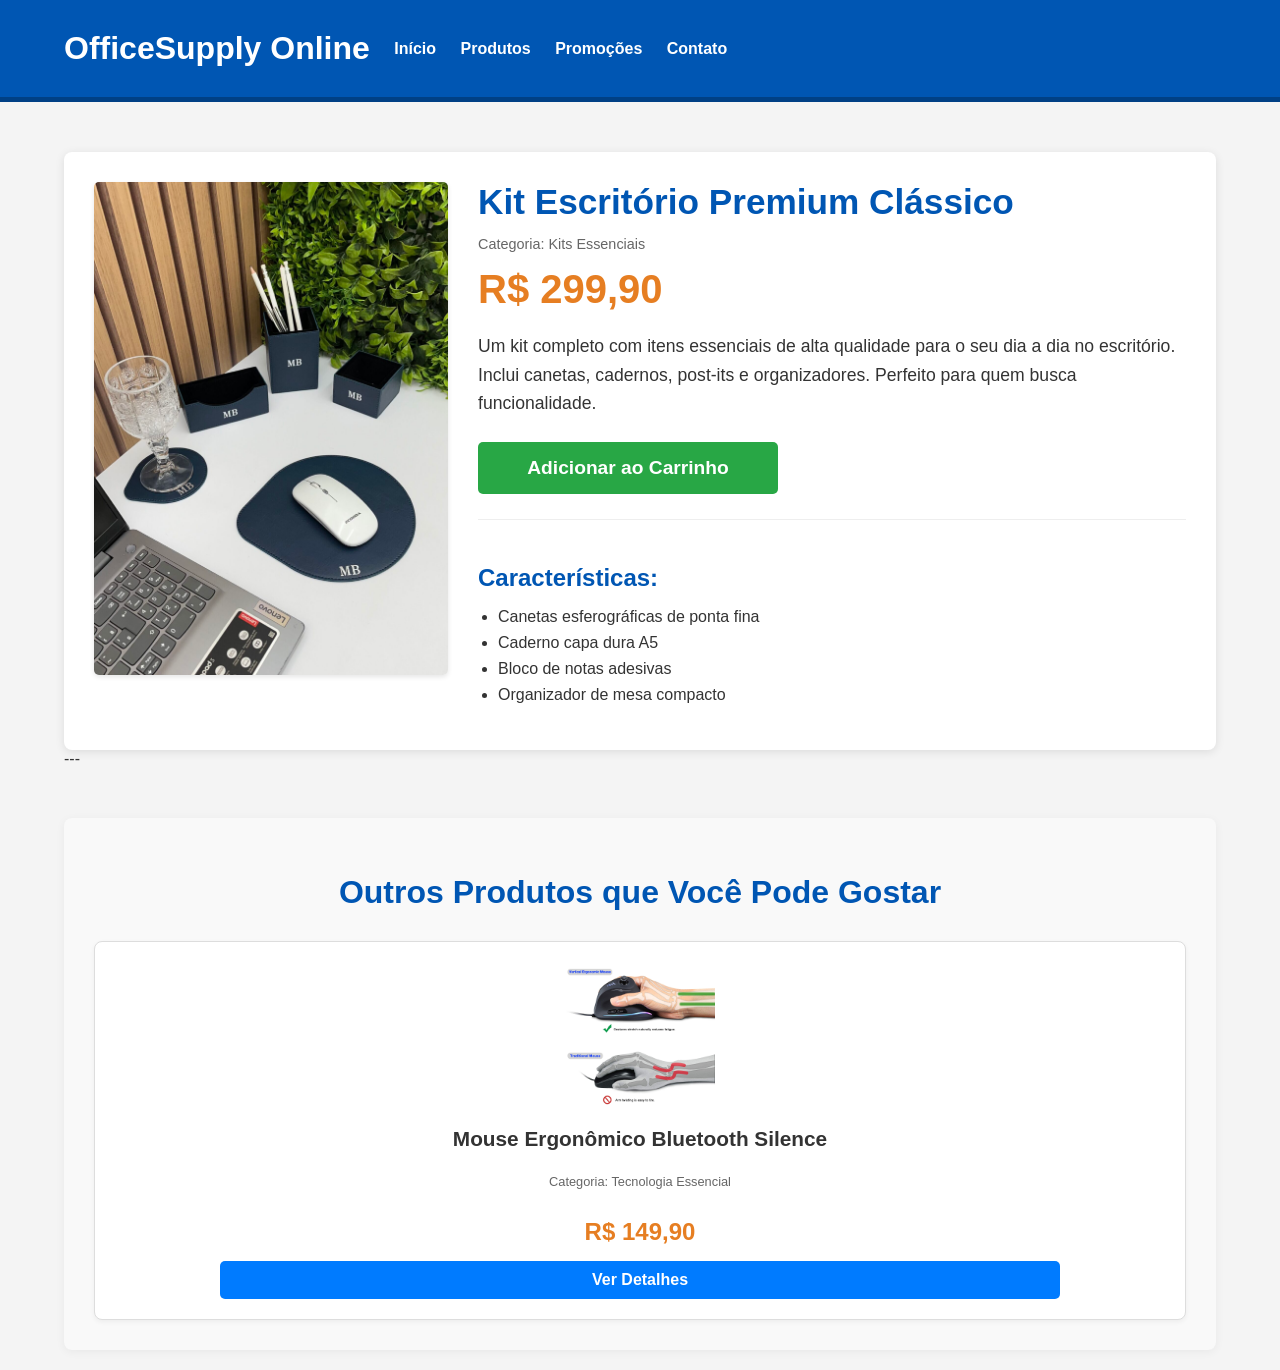
==== versao-controle/product-page-control.html @ 63d2f0fd "Teste A/B OfficeSupply: versao controle e variante B" ====
<!DOCTYPE html>
<html lang="pt-br">
<head>
    <meta charset="UTF-8">
    <meta name="viewport" content="width=device-width, initial-scale=1.0">
    <title>OfficeSupply Online - Kit Escritório Premium (Controle)</title>
    <link rel="stylesheet" href="style-control.css">
</head>
<body>
    <header>
        <div class="container">
            <h1>OfficeSupply Online</h1>
            <nav>
                <ul>
                    <li><a href="#">Início</a></li>
                    <li><a href="#">Produtos</a></li>
                    <li><a href="#">Promoções</a></li>
                    <li><a href="#">Contato</a></li>
                </ul>
            </nav>
        </div>
    </header>

    <main class="container">
        <section class="product-detail">
            <div class="product-image">
                <img src="img001.jpeg" alt="Kit Escritório Premium">
            </div>
            <div class="product-info">
                <h2 class="product-title">Kit Escritório Premium Clássico</h2>
                <p class="product-category">Categoria: Kits Essenciais</p>
                <div class="product-price">
                    <span class="current-price">R$ 299,90</span>
                </div>
                <p class="product-description">
                    Um kit completo com itens essenciais de alta qualidade para o seu dia a dia no escritório. Inclui canetas, cadernos, post-its e organizadores. Perfeito para quem busca funcionalidade.
                </p>
                <button class="add-to-cart-btn">Adicionar ao Carrinho</button>
                <div class="product-features">
                    <h3>Características:</h3>
                    <ul>
                        <li>Canetas esferográficas de ponta fina</li>
                        <li>Caderno capa dura A5</li>
                        <li>Bloco de notas adesivas</li>
                        <li>Organizador de mesa compacto</li>
                    </ul>
                </div>
            </div>
        </section>

        ---

        <section class="featured-products">
            <h2>Outros Produtos que Você Pode Gostar</h2>
            <div class="product-grid">
                <div class="product-card">
                    <img src="mouse.jpg" alt="Mouse Ergonômico Bluetooth">
                    <h3>Mouse Ergonômico Bluetooth Silence</h3>
                    <p class="card-category">Categoria: Tecnologia Essencial</p>
                    <p class="card-price">R$ 149,90</p>
                    <button class="add-to-cart-btn-small">Ver Detalhes</button>
                </div>
---- versao-controle/style-control.css ----
/* Estilos Gerais */
body {
    font-family: Arial, sans-serif;
    margin: 0;
    padding: 0;
    background-color: #f4f4f4;
    color: #333;
}

.container {
    width: 90%;
    max-width: 1200px;
    margin: 0 auto;
    padding: 20px 0;
}

/* Header */
header {
    background-color: #0056b3; /* Azul mais escuro */
    color: white;
    padding: 10px 0;
    border-bottom: 5px solid #004085;
}

header h1 {
    margin: 0;
    padding: 0;
    display: inline-block;
    vertical-align: middle;
}

header nav {
    display: inline-block;
    vertical-align: middle;
    margin-left: 20px;
}

header nav ul {
    list-style: none;
    margin: 0;
    padding: 0;
}

header nav ul li {
    display: inline;
    margin-right: 20px;
}

header nav ul li a {
    color: white;
    text-decoration: none;
    font-weight: bold;
}

/* Main Content - Detalhes do Produto Principal */
.product-detail {
    background-color: white;
    padding: 30px;
    margin-top: 30px;
    border-radius: 8px;
    box-shadow: 0 2px 10px rgba(0,0,0,0.1);
    display: flex;
    flex-wrap: wrap; /* Permite quebrar em telas menores */
    gap: 30px;
}

.product-image {
    flex: 1; /* Ocupa o espaço disponível */
    min-width: 300px; /* Garante tamanho mínimo em telas menores */
    text-align: center;
}

.product-image img {
    max-width: 100%;
    height: auto;
    border-radius: 5px;
    box-shadow: 0 2px 5px rgba(0,0,0,0.1);
}

.product-info {
    flex: 2; /* Ocupa o dobro do espaço da imagem */
    min-width: 350px; /* Garante tamanho mínimo em telas menores */
}

.product-title {
    font-size: 2.2em;
    color: #0056b3;
    margin-top: 0;
    margin-bottom: 10px;
}

.product-category {
    font-size: 0.9em;
    color: #666;
    margin-bottom: 15px;
}

.product-price .current-price {
    font-size: 2.5em;
    color: #e67e22; /* Laranja */
    font-weight: bold;
    display: block;
    margin-bottom: 20px;
}

.product-description {
    font-size: 1.1em;
    line-height: 1.6;
    margin-bottom: 25px;
}

.add-to-cart-btn {
    background-color: #28a745; /* Verde */
    color: white;
    padding: 15px 30px;
    border: none;
    border-radius: 5px;
    font-size: 1.2em;
    font-weight: bold;
    cursor: pointer;
    transition: background-color 0.3s ease;
    width: 100%; /* Ocupa largura total */
    max-width: 300px; /* Limita o tamanho em telas grandes */
    display: block; /* Garante que fique em uma nova linha */
    margin-bottom: 25px;
}

.add-to-cart-btn:hover {
    background-color: #218838;
}

.product-features {
    margin-top: 20px;
    border-top: 1px solid #eee;
    padding-top: 20px;
}

.product-features h3 {
    font-size: 1.5em;
    color: #0056b3;
    margin-bottom: 10px;
}

.product-features ul {
    list-style-type: disc;
    margin-left: 20px;
    padding-left: 0;
}

.product-features ul li {
    margin-bottom: 8px;
    font-size: 1em;
}

/* Nova Seção: Produtos em Destaque */
.featured-products {
    margin-top: 50px;
    padding: 30px;
    background-color: #f9f9f9;
    border-radius: 8px;
    box-shadow: 0 2px 10px rgba(0,0,0,0.05);
    text-align: center; /* Centraliza o título */
}

.featured-products h2 {
    font-size: 2em;
    color: #0056b3;
    margin-bottom: 30px;
}

.product-grid {
    display: grid;
    grid-template-columns: repeat(auto-fit, minmax(250px, 1fr)); /* Responsivo: 250px por coluna, auto-ajuste */
    gap: 25px;
    justify-content: center; /* Centraliza cards se houver espaço */
}

.product-card {
    background-color: white;
    border: 1px solid #ddd;
    border-radius: 8px;
    padding: 20px;
    box-shadow: 0 2px 5px rgba(0,0,0,0.05);
    text-align: center;
    display: flex;
    flex-direction: column;
    justify-content: space-between; /* Espaça os elementos */
    align-items: center;
}

.product-card img {
    max-width: 100%;
    height: 150px; /* Altura fixa para consistência */
    object-fit: contain; /* Garante que a imagem caiba sem cortar */
    margin-bottom: 15px;
}

.product-card h3 {
    font-size: 1.3em;
    color: #333;
    margin-top: 0;
    margin-bottom: 10px;
    flex-grow: 1; /* Permite que o título ocupe espaço */
}

.card-category {
    font-size: 0.8em;
    color: #666;
    margin-bottom: 5px;
}

.card-price {
    font-size: 1.5em;
    color: #e67e22;
    font-weight: bold;
    margin-bottom: 15px;
}

.add-to-cart-btn-small {
    background-color: #007bff; /* Azul para "Ver Detalhes" */
    color: white;
    padding: 10px 20px;
    border: none;
    border-radius: 5px;
    font-size: 1em;
    font-weight: bold;
    cursor: pointer;
    transition: background-color 0.3s ease;
    width: 80%; /* Ocupa 80% da largura do card */
}

.add-to-cart-btn-small:hover {
    background-color: #0056b3;
}


/* Footer */
footer {
    background-color: #333;
    color: white;
    text-align: center;
    padding: 20px 0;
    margin-top: 30px;
}

footer p {
    margin: 0;
}

/* Responsividade Básica */
@media (max-width: 768px) {
    .product-detail {
        flex-direction: column;
        padding: 20px;
    }

    .product-info {
        min-width: unset; /* Remove min-width para telas pequenas */
    }

    .add-to-cart-btn {
        max-width: none; /* Ocupa toda a largura */
    }

    .product-grid {
        grid-template-columns: 1fr; /* Uma coluna em telas pequenas */
    }
}
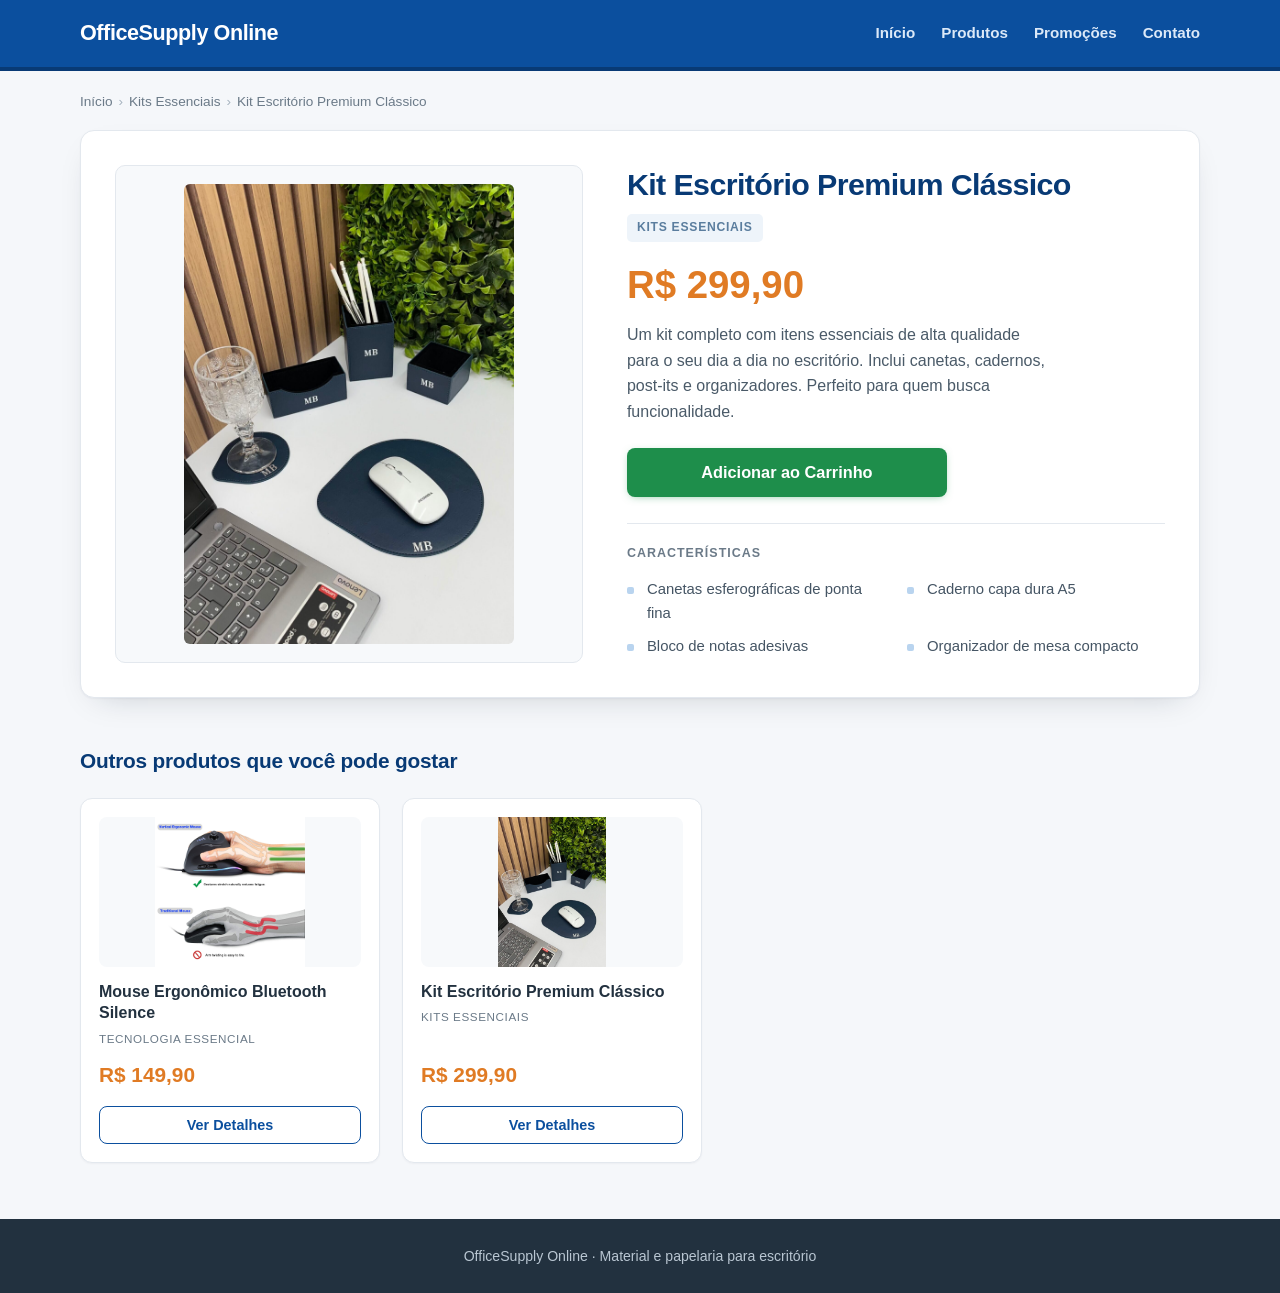
==== commit b058a8a9: "Polimento visual das duas paginas e respostas resumidas" ====
--- a/versao-controle/product-page-control.html
+++ b/versao-controle/product-page-control.html
@@ -1,62 +1,82 @@
-<!DOCTYPE html>
-<html lang="pt-br">
-<head>
-    <meta charset="UTF-8">
-    <meta name="viewport" content="width=device-width, initial-scale=1.0">
-    <title>OfficeSupply Online - Kit Escritório Premium (Controle)</title>
-    <link rel="stylesheet" href="style-control.css">
-</head>
-<body>
-    <header>
-        <div class="container">
-            <h1>OfficeSupply Online</h1>
-            <nav>
-                <ul>
-                    <li><a href="#">Início</a></li>
-                    <li><a href="#">Produtos</a></li>
-                    <li><a href="#">Promoções</a></li>
-                    <li><a href="#">Contato</a></li>
-                </ul>
-            </nav>
-        </div>
-    </header>
-
-    <main class="container">
-        <section class="product-detail">
-            <div class="product-image">
-                <img src="img001.jpeg" alt="Kit Escritório Premium">
-            </div>
-            <div class="product-info">
-                <h2 class="product-title">Kit Escritório Premium Clássico</h2>
-                <p class="product-category">Categoria: Kits Essenciais</p>
-                <div class="product-price">
-                    <span class="current-price">R$ 299,90</span>
-                </div>
-                <p class="product-description">
-                    Um kit completo com itens essenciais de alta qualidade para o seu dia a dia no escritório. Inclui canetas, cadernos, post-its e organizadores. Perfeito para quem busca funcionalidade.
-                </p>
-                <button class="add-to-cart-btn">Adicionar ao Carrinho</button>
-                <div class="product-features">
-                    <h3>Características:</h3>
-                    <ul>
-                        <li>Canetas esferográficas de ponta fina</li>
-                        <li>Caderno capa dura A5</li>
-                        <li>Bloco de notas adesivas</li>
-                        <li>Organizador de mesa compacto</li>
-                    </ul>
-                </div>
-            </div>
-        </section>
-
-        ---
-
-        <section class="featured-products">
-            <h2>Outros Produtos que Você Pode Gostar</h2>
-            <div class="product-grid">
-                <div class="product-card">
-                    <img src="mouse.jpg" alt="Mouse Ergonômico Bluetooth">
-                    <h3>Mouse Ergonômico Bluetooth Silence</h3>
-                    <p class="card-category">Categoria: Tecnologia Essencial</p>
-                    <p class="card-price">R$ 149,90</p>
-                    <button class="add-to-cart-btn-small">Ver Detalhes</button>
-                </div>+<!DOCTYPE html>
+<html lang="pt-br">
+<head>
+    <meta charset="UTF-8">
+    <meta name="viewport" content="width=device-width, initial-scale=1.0">
+    <title>OfficeSupply Online - Kit Escritório Premium (Controle)</title>
+    <link rel="stylesheet" href="style-control.css">
+</head>
+<body>
+    <header>
+        <div class="container header-inner">
+            <a class="logo" href="#">OfficeSupply Online</a>
+            <nav>
+                <ul>
+                    <li><a href="#">Início</a></li>
+                    <li><a href="#">Produtos</a></li>
+                    <li><a href="#">Promoções</a></li>
+                    <li><a href="#">Contato</a></li>
+                </ul>
+            </nav>
+        </div>
+    </header>
+
+    <div class="container breadcrumb">
+        <a href="#">Início</a><em>›</em><a href="#">Kits Essenciais</a><em>›</em>Kit Escritório Premium Clássico
+    </div>
+
+    <main class="container">
+        <section class="product-detail">
+            <div class="product-image">
+                <img src="img001.jpeg" alt="Kit Escritório Premium Clássico com canetas, caderno e organizador">
+            </div>
+            <div class="product-info">
+                <h1 class="product-title">Kit Escritório Premium Clássico</h1>
+                <p class="product-category">Kits Essenciais</p>
+                    <div class="product-price">
+                        <span class="current-price">R$ 299,90</span>
+                    </div>
+                <p class="product-description">
+                    Um kit completo com itens essenciais de alta qualidade para o seu dia a dia no
+                    escritório. Inclui canetas, cadernos, post-its e organizadores. Perfeito para quem
+                    busca funcionalidade.
+                </p>
+                <button class="add-to-cart-btn">Adicionar ao Carrinho</button>
+                <div class="product-features">
+                    <h3>Características</h3>
+                    <ul>
+                        <li>Canetas esferográficas de ponta fina</li>
+                        <li>Caderno capa dura A5</li>
+                        <li>Bloco de notas adesivas</li>
+                        <li>Organizador de mesa compacto</li>
+                    </ul>
+                </div>
+            </div>
+        </section>
+
+        <section class="featured-products">
+            <h2>Outros produtos que você pode gostar</h2>
+            <div class="product-grid">
+                <article class="product-card">
+                    <img src="mouse.jpg" alt="Mouse Ergonômico Bluetooth Silence">
+                    <h3>Mouse Ergonômico Bluetooth Silence</h3>
+                    <p class="card-category">Tecnologia Essencial</p>
+                    <p class="card-price">R$ 149,90</p>
+                    <button class="add-to-cart-btn-small">Ver Detalhes</button>
+                </article>
+                <article class="product-card">
+                    <img src="img001.jpeg" alt="Kit Escritório Premium Clássico">
+                    <h3>Kit Escritório Premium Clássico</h3>
+                    <p class="card-category">Kits Essenciais</p>
+                    <p class="card-price">R$ 299,90</p>
+                    <button class="add-to-cart-btn-small">Ver Detalhes</button>
+                </article>
+            </div>
+        </section>
+    </main>
+
+    <footer>
+        <p>OfficeSupply Online &middot; Material e papelaria para escritório</p>
+    </footer>
+</body>
+</html>
--- a/versao-controle/style-control.css
+++ b/versao-controle/style-control.css
@@ -1,268 +1,95 @@
-/* Estilos Gerais */
-body {
-    font-family: Arial, sans-serif;
-    margin: 0;
-    padding: 0;
-    background-color: #f4f4f4;
-    color: #333;
-}
-
-.container {
-    width: 90%;
-    max-width: 1200px;
-    margin: 0 auto;
-    padding: 20px 0;
-}
-
-/* Header */
-header {
-    background-color: #0056b3; /* Azul mais escuro */
-    color: white;
-    padding: 10px 0;
-    border-bottom: 5px solid #004085;
-}
-
-header h1 {
-    margin: 0;
-    padding: 0;
-    display: inline-block;
-    vertical-align: middle;
-}
-
-header nav {
-    display: inline-block;
-    vertical-align: middle;
-    margin-left: 20px;
-}
-
-header nav ul {
-    list-style: none;
-    margin: 0;
-    padding: 0;
-}
-
-header nav ul li {
-    display: inline;
-    margin-right: 20px;
-}
-
-header nav ul li a {
-    color: white;
-    text-decoration: none;
-    font-weight: bold;
-}
-
-/* Main Content - Detalhes do Produto Principal */
-.product-detail {
-    background-color: white;
-    padding: 30px;
-    margin-top: 30px;
-    border-radius: 8px;
-    box-shadow: 0 2px 10px rgba(0,0,0,0.1);
-    display: flex;
-    flex-wrap: wrap; /* Permite quebrar em telas menores */
-    gap: 30px;
-}
-
-.product-image {
-    flex: 1; /* Ocupa o espaço disponível */
-    min-width: 300px; /* Garante tamanho mínimo em telas menores */
-    text-align: center;
-}
-
-.product-image img {
-    max-width: 100%;
-    height: auto;
-    border-radius: 5px;
-    box-shadow: 0 2px 5px rgba(0,0,0,0.1);
-}
-
-.product-info {
-    flex: 2; /* Ocupa o dobro do espaço da imagem */
-    min-width: 350px; /* Garante tamanho mínimo em telas menores */
-}
-
-.product-title {
-    font-size: 2.2em;
-    color: #0056b3;
-    margin-top: 0;
-    margin-bottom: 10px;
-}
-
-.product-category {
-    font-size: 0.9em;
-    color: #666;
-    margin-bottom: 15px;
-}
-
-.product-price .current-price {
-    font-size: 2.5em;
-    color: #e67e22; /* Laranja */
-    font-weight: bold;
-    display: block;
-    margin-bottom: 20px;
-}
-
-.product-description {
-    font-size: 1.1em;
-    line-height: 1.6;
-    margin-bottom: 25px;
-}
-
-.add-to-cart-btn {
-    background-color: #28a745; /* Verde */
-    color: white;
-    padding: 15px 30px;
-    border: none;
-    border-radius: 5px;
-    font-size: 1.2em;
-    font-weight: bold;
-    cursor: pointer;
-    transition: background-color 0.3s ease;
-    width: 100%; /* Ocupa largura total */
-    max-width: 300px; /* Limita o tamanho em telas grandes */
-    display: block; /* Garante que fique em uma nova linha */
-    margin-bottom: 25px;
-}
-
-.add-to-cart-btn:hover {
-    background-color: #218838;
-}
-
-.product-features {
-    margin-top: 20px;
-    border-top: 1px solid #eee;
-    padding-top: 20px;
-}
-
-.product-features h3 {
-    font-size: 1.5em;
-    color: #0056b3;
-    margin-bottom: 10px;
-}
-
-.product-features ul {
-    list-style-type: disc;
-    margin-left: 20px;
-    padding-left: 0;
-}
-
-.product-features ul li {
-    margin-bottom: 8px;
-    font-size: 1em;
-}
-
-/* Nova Seção: Produtos em Destaque */
-.featured-products {
-    margin-top: 50px;
-    padding: 30px;
-    background-color: #f9f9f9;
-    border-radius: 8px;
-    box-shadow: 0 2px 10px rgba(0,0,0,0.05);
-    text-align: center; /* Centraliza o título */
-}
-
-.featured-products h2 {
-    font-size: 2em;
-    color: #0056b3;
-    margin-bottom: 30px;
-}
-
-.product-grid {
-    display: grid;
-    grid-template-columns: repeat(auto-fit, minmax(250px, 1fr)); /* Responsivo: 250px por coluna, auto-ajuste */
-    gap: 25px;
-    justify-content: center; /* Centraliza cards se houver espaço */
-}
-
-.product-card {
-    background-color: white;
-    border: 1px solid #ddd;
-    border-radius: 8px;
-    padding: 20px;
-    box-shadow: 0 2px 5px rgba(0,0,0,0.05);
-    text-align: center;
-    display: flex;
-    flex-direction: column;
-    justify-content: space-between; /* Espaça os elementos */
-    align-items: center;
-}
-
-.product-card img {
-    max-width: 100%;
-    height: 150px; /* Altura fixa para consistência */
-    object-fit: contain; /* Garante que a imagem caiba sem cortar */
-    margin-bottom: 15px;
-}
-
-.product-card h3 {
-    font-size: 1.3em;
-    color: #333;
-    margin-top: 0;
-    margin-bottom: 10px;
-    flex-grow: 1; /* Permite que o título ocupe espaço */
-}
-
-.card-category {
-    font-size: 0.8em;
-    color: #666;
-    margin-bottom: 5px;
-}
-
-.card-price {
-    font-size: 1.5em;
-    color: #e67e22;
-    font-weight: bold;
-    margin-bottom: 15px;
-}
-
-.add-to-cart-btn-small {
-    background-color: #007bff; /* Azul para "Ver Detalhes" */
-    color: white;
-    padding: 10px 20px;
-    border: none;
-    border-radius: 5px;
-    font-size: 1em;
-    font-weight: bold;
-    cursor: pointer;
-    transition: background-color 0.3s ease;
-    width: 80%; /* Ocupa 80% da largura do card */
-}
-
-.add-to-cart-btn-small:hover {
-    background-color: #0056b3;
-}
-
-
-/* Footer */
-footer {
-    background-color: #333;
-    color: white;
-    text-align: center;
-    padding: 20px 0;
-    margin-top: 30px;
-}
-
-footer p {
-    margin: 0;
-}
-
-/* Responsividade Básica */
-@media (max-width: 768px) {
-    .product-detail {
-        flex-direction: column;
-        padding: 20px;
-    }
-
-    .product-info {
-        min-width: unset; /* Remove min-width para telas pequenas */
-    }
-
-    .add-to-cart-btn {
-        max-width: none; /* Ocupa toda a largura */
-    }
-
-    .product-grid {
-        grid-template-columns: 1fr; /* Uma coluna em telas pequenas */
-    }
-}+*,*::before,*::after{box-sizing:border-box}
+:root{
+  --azul:#0b4f9e;--azul-esc:#083a75;--laranja:#e07b24;--texto:#2b3743;
+  --cinza:#6b7a88;--borda:#e3e8ee;
+}
+body{
+  margin:0;font-family:-apple-system,BlinkMacSystemFont,"Segoe UI",Roboto,Arial,sans-serif;
+  color:var(--texto);background:#f5f7fa;line-height:1.6;-webkit-font-smoothing:antialiased;
+}
+img{max-width:100%;display:block}
+.container{width:min(1120px,92%);margin:0 auto}
+
+/* Header */
+header{background:var(--azul);border-bottom:4px solid var(--azul-esc)}
+.header-inner{display:flex;align-items:center;justify-content:space-between;
+  flex-wrap:wrap;gap:12px;padding:16px 0}
+header .logo{margin:0;font-size:1.35rem;letter-spacing:-.02em;color:#fff;font-weight:800;text-decoration:none}
+header nav ul{list-style:none;margin:0;padding:0;display:flex;gap:26px;flex-wrap:wrap}
+header nav a{color:#dce9f8;text-decoration:none;font-size:.95rem;font-weight:600;
+  padding-bottom:2px;border-bottom:2px solid transparent;transition:.2s}
+header nav a:hover{color:#fff;border-bottom-color:#8fc4f5}
+
+/* Breadcrumb */
+.breadcrumb{font-size:.85rem;color:var(--cinza);padding:20px 0 0}
+.breadcrumb a{color:var(--cinza);text-decoration:none}
+.breadcrumb a:hover{color:var(--azul);text-decoration:underline}
+.breadcrumb em{font-style:normal;color:#a5b2be;margin:0 6px}
+
+/* Produto */
+.product-detail{display:grid;grid-template-columns:1fr 1.15fr;gap:44px;background:#fff;
+  border:1px solid var(--borda);border-radius:14px;padding:34px;margin:18px 0 0;
+  box-shadow:0 1px 2px rgba(16,32,48,.04),0 12px 32px -18px rgba(16,32,48,.25)}
+.product-image{background:#f7f9fb;border:1px solid var(--borda);border-radius:10px;
+  padding:18px;display:flex;align-items:center;justify-content:center}
+.product-image img{border-radius:6px;max-height:460px;width:auto;object-fit:contain}
+.product-info{min-width:0}
+.product-title{font-size:1.9rem;line-height:1.25;color:var(--azul-esc);margin:0 0 10px;
+  letter-spacing:-.02em}
+.product-category{display:inline-block;font-size:.76rem;font-weight:700;text-transform:uppercase;
+  letter-spacing:.06em;color:#5a7d9e;background:#eef4fa;border-radius:5px;
+  padding:4px 10px;margin:0 0 16px}
+.product-price{margin:6px 0 4px}
+.product-price .current-price{font-size:2.4rem;font-weight:800;color:var(--laranja);
+  line-height:1.1;display:inline-block}
+.product-description{font-size:1rem;color:#4a5a68;margin:16px 0 24px;max-width:48ch}
+.add-to-cart-btn{background:#1e8e4b;color:#fff;border:0;border-radius:8px;padding:15px 34px;
+  font-size:1.02rem;font-weight:700;font-family:inherit;cursor:pointer;width:100%;max-width:320px;
+  box-shadow:0 2px 10px -4px rgba(30,142,75,.7);transition:background .2s,transform .12s}
+.add-to-cart-btn:hover{background:#17743d}
+.add-to-cart-btn:active{transform:translateY(1px)}
+.product-features{margin-top:26px;border-top:1px solid var(--borda);padding-top:20px}
+.product-features h3{font-size:.78rem;text-transform:uppercase;letter-spacing:.08em;
+  color:var(--cinza);margin:0 0 14px;font-weight:700}
+.product-features ul{list-style:none;margin:0;padding:0;display:grid;
+  grid-template-columns:1fr 1fr;gap:9px 22px}
+.product-features li{position:relative;padding-left:20px;font-size:.93rem;color:#455564}
+.product-features li::before{content:"";position:absolute;left:0;top:.58em;width:7px;height:7px;
+  border-radius:2px;background:#b9d4ef}
+
+/* Destaques */
+.featured-products{margin:46px 0 56px}
+.featured-products h2{font-size:1.3rem;color:var(--azul-esc);margin:0 0 20px;
+  letter-spacing:-.01em}
+.product-grid{display:grid;grid-template-columns:repeat(auto-fill,minmax(240px,300px));gap:22px}
+.product-card{background:#fff;border:1px solid var(--borda);border-radius:12px;padding:18px;
+  display:flex;flex-direction:column;transition:.18s;box-shadow:0 1px 2px rgba(16,32,48,.04)}
+.product-card:hover{box-shadow:0 10px 26px -16px rgba(16,32,48,.45);
+  border-color:#cfdceb;transform:translateY(-2px)}
+.product-card img{height:150px;width:100%;object-fit:contain;margin-bottom:14px;
+  background:#f7f9fb;border-radius:8px}
+.product-card h3{font-size:1rem;margin:0 0 6px;color:#22313f;line-height:1.35}
+.card-category{font-size:.73rem;text-transform:uppercase;letter-spacing:.05em;
+  color:var(--cinza);margin:0 0 10px}
+.card-price{font-size:1.3rem;font-weight:800;color:var(--laranja);margin:auto 0 14px}
+.add-to-cart-btn-small{background:#fff;color:var(--azul);border:1.5px solid var(--azul);
+  border-radius:8px;padding:10px 16px;font-size:.9rem;font-weight:700;font-family:inherit;
+  cursor:pointer;width:100%;transition:.18s}
+.add-to-cart-btn-small:hover{background:var(--azul);color:#fff}
+
+/* Footer */
+footer{background:#22313f;color:#b9c6d2;text-align:center;padding:26px 0;font-size:.88rem}
+footer p{margin:0}
+
+/* Responsivo */
+@media (max-width:820px){
+  .product-detail{grid-template-columns:1fr;gap:26px;padding:22px}
+  .product-image img{max-height:340px}
+  .product-title{font-size:1.5rem}
+  .product-price .current-price{font-size:2rem}
+  .add-to-cart-btn{max-width:none}
+  .product-features ul{grid-template-columns:1fr}
+  header .logo{font-size:1.15rem}
+  header nav ul{gap:16px}
+  .featured-products{margin-top:34px}
+}
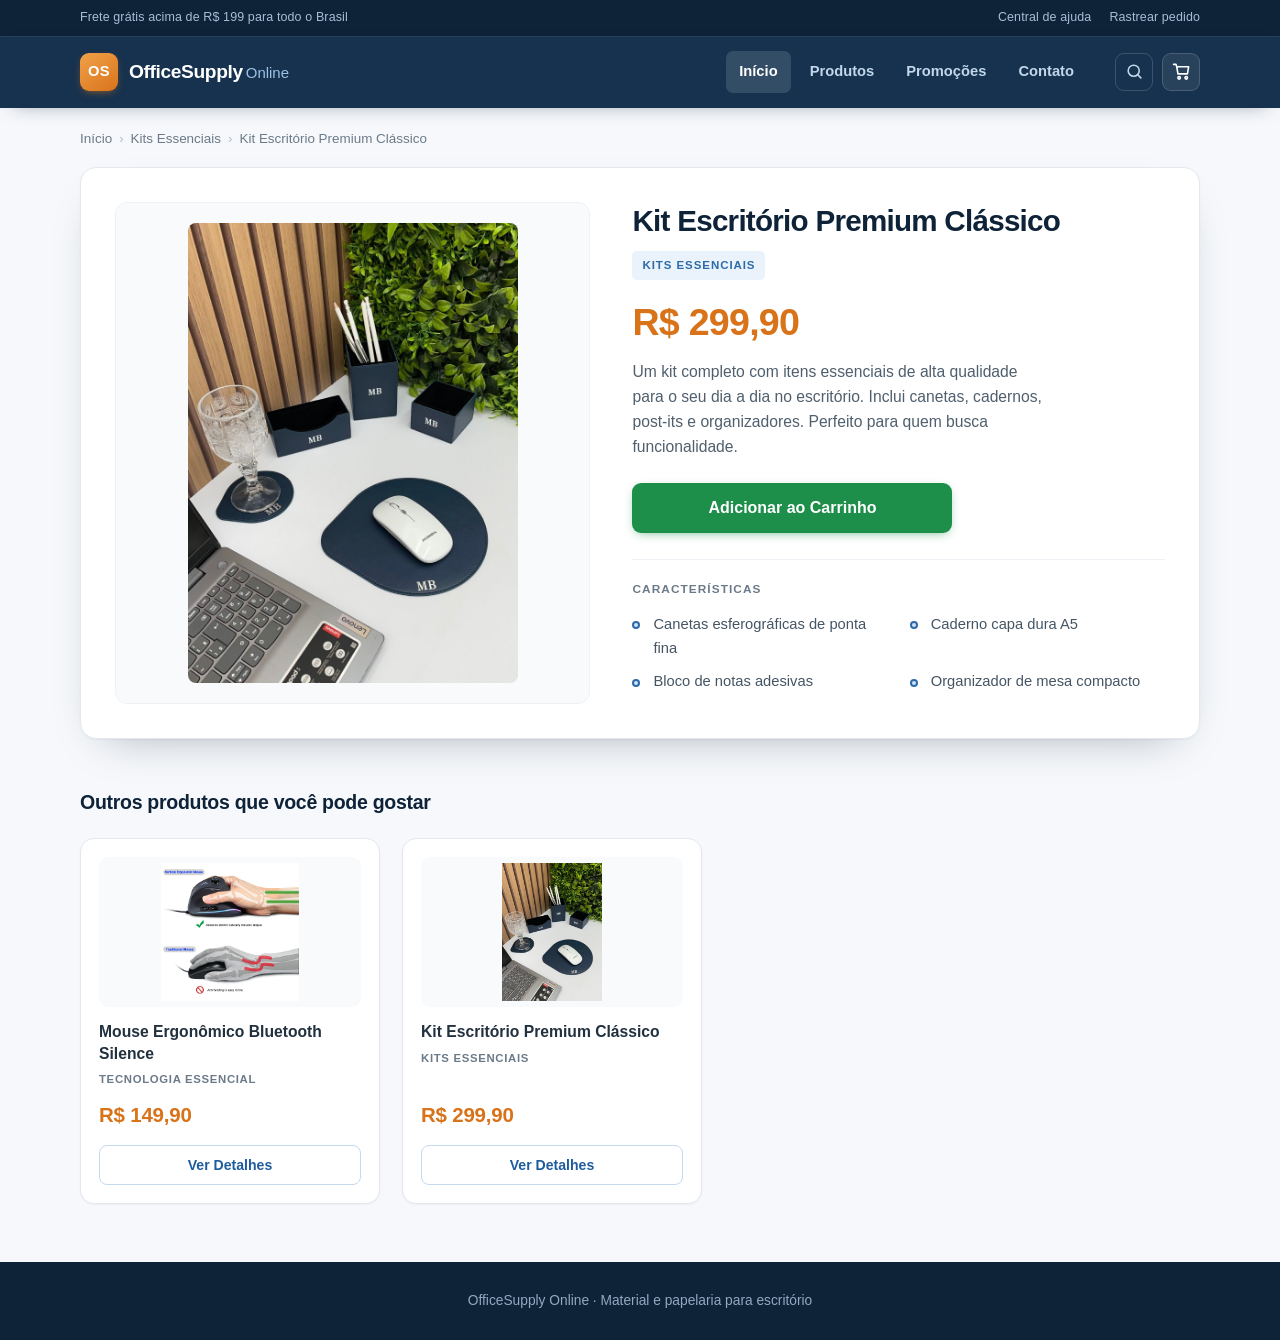
==== commit 8de4b8c7: "Cabecalho repaginado (faixa superior, logo com marca, busca e carrinho) nas duas versoes" ====
--- a/versao-controle/product-page-control.html
+++ b/versao-controle/product-page-control.html
@@ -7,17 +7,40 @@
     <link rel="stylesheet" href="style-control.css">
 </head>
 <body>
+    <div class="topbar">
+        <div class="container topbar-inner">
+            <span>Frete grátis acima de R$ 199 para todo o Brasil</span>
+            <span class="topbar-links"><a href="#">Central de ajuda</a><a href="#">Rastrear pedido</a></span>
+        </div>
+    </div>
+
     <header>
         <div class="container header-inner">
-            <a class="logo" href="#">OfficeSupply Online</a>
+            <a class="logo" href="#">
+                <span class="logo-mark">OS</span>
+                <span class="logo-text">OfficeSupply<em>Online</em></span>
+            </a>
             <nav>
                 <ul>
-                    <li><a href="#">Início</a></li>
+                    <li><a class="ativo" href="#">Início</a></li>
                     <li><a href="#">Produtos</a></li>
                     <li><a href="#">Promoções</a></li>
                     <li><a href="#">Contato</a></li>
                 </ul>
             </nav>
+            <div class="header-acoes">
+                <a class="icone" href="#" aria-label="Buscar">
+                    <svg width="19" height="19" viewBox="0 0 24 24" fill="none" stroke="currentColor"
+                         stroke-width="2" stroke-linecap="round"><circle cx="11" cy="11" r="7"/>
+                         <path d="M20 20l-4.2-4.2"/></svg>
+                </a>
+                <a class="icone carrinho" href="#" aria-label="Carrinho">
+                    <svg width="19" height="19" viewBox="0 0 24 24" fill="none" stroke="currentColor"
+                         stroke-width="2" stroke-linecap="round" stroke-linejoin="round">
+                         <path d="M6 6h15l-1.5 9h-12z"/><circle cx="9" cy="20" r="1.6"/>
+                         <circle cx="18" cy="20" r="1.6"/><path d="M6 6L5 3H2"/></svg>
+                </a>
+            </div>
         </div>
     </header>
 
--- a/versao-controle/style-control.css
+++ b/versao-controle/style-control.css
@@ -1,95 +1,122 @@
 *,*::before,*::after{box-sizing:border-box}
 :root{
-  --azul:#0b4f9e;--azul-esc:#083a75;--laranja:#e07b24;--texto:#2b3743;
-  --cinza:#6b7a88;--borda:#e3e8ee;
+  --navy:#16324f;--navy-esc:#0e2338;--azul:#1f5c9e;--laranja:#d9731a;
+  --texto:#2b3743;--cinza:#6b7a88;--borda:#e3e8ee;--fundo:#f6f8fb;
 }
 body{
   margin:0;font-family:-apple-system,BlinkMacSystemFont,"Segoe UI",Roboto,Arial,sans-serif;
-  color:var(--texto);background:#f5f7fa;line-height:1.6;-webkit-font-smoothing:antialiased;
+  color:var(--texto);background:var(--fundo);line-height:1.6;-webkit-font-smoothing:antialiased;
 }
 img{max-width:100%;display:block}
+a{color:inherit}
 .container{width:min(1120px,92%);margin:0 auto}
 
+/* Faixa superior */
+.topbar{background:var(--navy-esc);color:#a8bed6;font-size:.78rem}
+.topbar-inner{display:flex;justify-content:space-between;align-items:center;
+  flex-wrap:wrap;gap:8px;padding:8px 0;letter-spacing:.01em}
+.topbar-links{display:flex;gap:18px}
+.topbar-links a{text-decoration:none;transition:.15s}
+.topbar-links a:hover{color:#fff}
+
 /* Header */
-header{background:var(--azul);border-bottom:4px solid var(--azul-esc)}
-.header-inner{display:flex;align-items:center;justify-content:space-between;
-  flex-wrap:wrap;gap:12px;padding:16px 0}
-header .logo{margin:0;font-size:1.35rem;letter-spacing:-.02em;color:#fff;font-weight:800;text-decoration:none}
-header nav ul{list-style:none;margin:0;padding:0;display:flex;gap:26px;flex-wrap:wrap}
-header nav a{color:#dce9f8;text-decoration:none;font-size:.95rem;font-weight:600;
-  padding-bottom:2px;border-bottom:2px solid transparent;transition:.2s}
-header nav a:hover{color:#fff;border-bottom-color:#8fc4f5}
+header{background:var(--navy);box-shadow:0 1px 0 rgba(255,255,255,.08) inset,
+  0 6px 22px -14px rgba(14,35,56,.7);position:relative;z-index:5}
+.header-inner{display:flex;align-items:center;gap:28px;flex-wrap:wrap;padding:15px 0}
+.logo{display:flex;align-items:center;gap:11px;text-decoration:none;margin-right:auto}
+.logo-mark{display:grid;place-items:center;width:38px;height:38px;border-radius:9px;
+  background:linear-gradient(145deg,#f0a24a,#d9731a);color:#fff;font-weight:800;
+  font-size:.92rem;letter-spacing:.02em;box-shadow:0 3px 10px -4px rgba(217,115,26,.9)}
+.logo-text{color:#fff;font-size:1.2rem;font-weight:800;letter-spacing:-.02em;line-height:1}
+.logo-text em{font-style:normal;font-weight:400;color:#9dc0e4;font-size:.78em;
+  margin-left:3px;letter-spacing:0}
+header nav ul{list-style:none;margin:0;padding:0;display:flex;gap:6px;flex-wrap:wrap}
+header nav a{color:#c3d7ea;text-decoration:none;font-size:.92rem;font-weight:600;
+  padding:9px 13px;border-radius:7px;display:block;transition:.16s}
+header nav a:hover{color:#fff;background:rgba(255,255,255,.09)}
+header nav a.ativo{color:#fff;background:rgba(255,255,255,.13)}
+.header-acoes{display:flex;gap:9px;align-items:center}
+.icone{display:grid;place-items:center;width:38px;height:38px;border-radius:9px;color:#c3d7ea;
+  text-decoration:none;border:1px solid rgba(255,255,255,.16);transition:.16s}
+.icone:hover{color:#fff;background:rgba(255,255,255,.12);border-color:rgba(255,255,255,.3)}
+.icone.carrinho{color:#fff;background:rgba(255,255,255,.08)}
 
 /* Breadcrumb */
-.breadcrumb{font-size:.85rem;color:var(--cinza);padding:20px 0 0}
-.breadcrumb a{color:var(--cinza);text-decoration:none}
+.breadcrumb{font-size:.84rem;color:var(--cinza);padding:20px 0 0}
+.breadcrumb a{text-decoration:none;transition:.15s}
 .breadcrumb a:hover{color:var(--azul);text-decoration:underline}
-.breadcrumb em{font-style:normal;color:#a5b2be;margin:0 6px}
+.breadcrumb em{font-style:normal;color:#b3bfca;margin:0 7px}
 
 /* Produto */
-.product-detail{display:grid;grid-template-columns:1fr 1.15fr;gap:44px;background:#fff;
-  border:1px solid var(--borda);border-radius:14px;padding:34px;margin:18px 0 0;
-  box-shadow:0 1px 2px rgba(16,32,48,.04),0 12px 32px -18px rgba(16,32,48,.25)}
-.product-image{background:#f7f9fb;border:1px solid var(--borda);border-radius:10px;
-  padding:18px;display:flex;align-items:center;justify-content:center}
-.product-image img{border-radius:6px;max-height:460px;width:auto;object-fit:contain}
+.product-detail{display:grid;grid-template-columns:1fr 1.12fr;gap:42px;background:#fff;
+  border:1px solid var(--borda);border-radius:16px;padding:34px;margin:18px 0 0;
+  box-shadow:0 1px 2px rgba(16,32,48,.04),0 18px 44px -26px rgba(16,32,48,.4)}
+.product-image{background:#f8fafc;border:1px solid #eef2f7;border-radius:12px;padding:20px;
+  display:flex;align-items:center;justify-content:center}
+.product-image img{border-radius:8px;max-height:460px;width:auto;object-fit:contain}
 .product-info{min-width:0}
-.product-title{font-size:1.9rem;line-height:1.25;color:var(--azul-esc);margin:0 0 10px;
-  letter-spacing:-.02em}
-.product-category{display:inline-block;font-size:.76rem;font-weight:700;text-transform:uppercase;
-  letter-spacing:.06em;color:#5a7d9e;background:#eef4fa;border-radius:5px;
-  padding:4px 10px;margin:0 0 16px}
+.product-title{font-size:1.85rem;line-height:1.26;color:var(--navy-esc);margin:0 0 12px;
+  letter-spacing:-.025em;font-weight:800}
+.product-category{display:inline-block;font-size:.72rem;font-weight:800;text-transform:uppercase;
+  letter-spacing:.08em;color:#2c6ba8;background:#eaf2fb;border-radius:5px;
+  padding:5px 10px;margin:0 0 16px}
 .product-price{margin:6px 0 4px}
-.product-price .current-price{font-size:2.4rem;font-weight:800;color:var(--laranja);
-  line-height:1.1;display:inline-block}
-.product-description{font-size:1rem;color:#4a5a68;margin:16px 0 24px;max-width:48ch}
-.add-to-cart-btn{background:#1e8e4b;color:#fff;border:0;border-radius:8px;padding:15px 34px;
-  font-size:1.02rem;font-weight:700;font-family:inherit;cursor:pointer;width:100%;max-width:320px;
-  box-shadow:0 2px 10px -4px rgba(30,142,75,.7);transition:background .2s,transform .12s}
+.product-price .current-price{font-size:2.35rem;font-weight:800;color:var(--laranja);
+  line-height:1.1;display:inline-block;letter-spacing:-.02em}
+.product-description{font-size:.98rem;color:#4f5f6d;margin:16px 0 24px;max-width:48ch}
+.add-to-cart-btn{background:#1e8e4b;color:#fff;border:0;border-radius:9px;padding:16px 34px;
+  font-size:1rem;font-weight:700;font-family:inherit;cursor:pointer;width:100%;max-width:320px;
+  box-shadow:0 3px 12px -5px rgba(30,142,75,.85);transition:background .2s,transform .12s}
 .add-to-cart-btn:hover{background:#17743d}
 .add-to-cart-btn:active{transform:translateY(1px)}
-.product-features{margin-top:26px;border-top:1px solid var(--borda);padding-top:20px}
-.product-features h3{font-size:.78rem;text-transform:uppercase;letter-spacing:.08em;
-  color:var(--cinza);margin:0 0 14px;font-weight:700}
+.product-features{margin-top:26px;border-top:1px solid #eef2f7;padding-top:20px}
+.product-features h3{font-size:.74rem;text-transform:uppercase;letter-spacing:.09em;
+  color:var(--cinza);margin:0 0 14px;font-weight:800}
 .product-features ul{list-style:none;margin:0;padding:0;display:grid;
-  grid-template-columns:1fr 1fr;gap:9px 22px}
-.product-features li{position:relative;padding-left:20px;font-size:.93rem;color:#455564}
-.product-features li::before{content:"";position:absolute;left:0;top:.58em;width:7px;height:7px;
-  border-radius:2px;background:#b9d4ef}
+  grid-template-columns:1fr 1fr;gap:10px 22px}
+.product-features li{position:relative;padding-left:21px;font-size:.92rem;color:#455564}
+.product-features li::before{content:"";position:absolute;left:0;top:.55em;width:8px;height:8px;
+  border-radius:50%;background:#cfe3f8;border:2px solid #2c6ba8}
 
 /* Destaques */
-.featured-products{margin:46px 0 56px}
-.featured-products h2{font-size:1.3rem;color:var(--azul-esc);margin:0 0 20px;
+.featured-products{margin:48px 0 58px}
+.featured-products h2{font-size:1.22rem;color:var(--navy-esc);margin:0 0 20px;
+  letter-spacing:-.015em;font-weight:800}
+.product-grid{display:grid;grid-template-columns:repeat(auto-fill,minmax(240px,300px));gap:22px}
+.product-card{background:#fff;border:1px solid var(--borda);border-radius:14px;padding:18px;
+  display:flex;flex-direction:column;transition:.18s;box-shadow:0 1px 2px rgba(16,32,48,.04)}
+.product-card:hover{box-shadow:0 14px 30px -18px rgba(16,32,48,.5);
+  border-color:#cfdceb;transform:translateY(-3px)}
+.product-card img{height:150px;width:100%;object-fit:contain;margin-bottom:14px;
+  background:#f8fafc;border-radius:9px;padding:6px}
+.product-card h3{font-size:.98rem;margin:0 0 6px;color:#22313f;line-height:1.38;font-weight:700}
+.card-category{font-size:.71rem;text-transform:uppercase;letter-spacing:.06em;
+  color:var(--cinza);margin:0 0 10px;font-weight:700}
+.card-price{font-size:1.28rem;font-weight:800;color:var(--laranja);margin:auto 0 14px;
   letter-spacing:-.01em}
-.product-grid{display:grid;grid-template-columns:repeat(auto-fill,minmax(240px,300px));gap:22px}
-.product-card{background:#fff;border:1px solid var(--borda);border-radius:12px;padding:18px;
-  display:flex;flex-direction:column;transition:.18s;box-shadow:0 1px 2px rgba(16,32,48,.04)}
-.product-card:hover{box-shadow:0 10px 26px -16px rgba(16,32,48,.45);
-  border-color:#cfdceb;transform:translateY(-2px)}
-.product-card img{height:150px;width:100%;object-fit:contain;margin-bottom:14px;
-  background:#f7f9fb;border-radius:8px}
-.product-card h3{font-size:1rem;margin:0 0 6px;color:#22313f;line-height:1.35}
-.card-category{font-size:.73rem;text-transform:uppercase;letter-spacing:.05em;
-  color:var(--cinza);margin:0 0 10px}
-.card-price{font-size:1.3rem;font-weight:800;color:var(--laranja);margin:auto 0 14px}
-.add-to-cart-btn-small{background:#fff;color:var(--azul);border:1.5px solid var(--azul);
-  border-radius:8px;padding:10px 16px;font-size:.9rem;font-weight:700;font-family:inherit;
+.add-to-cart-btn-small{background:#fff;color:var(--azul);border:1.5px solid #c6d9ee;
+  border-radius:8px;padding:11px 16px;font-size:.88rem;font-weight:700;font-family:inherit;
   cursor:pointer;width:100%;transition:.18s}
-.add-to-cart-btn-small:hover{background:var(--azul);color:#fff}
+.add-to-cart-btn-small:hover{background:var(--azul);border-color:var(--azul);color:#fff}
 
 /* Footer */
-footer{background:#22313f;color:#b9c6d2;text-align:center;padding:26px 0;font-size:.88rem}
+footer{background:var(--navy-esc);color:#93a9c0;text-align:center;padding:28px 0;font-size:.86rem}
 footer p{margin:0}
 
 /* Responsivo */
-@media (max-width:820px){
-  .product-detail{grid-template-columns:1fr;gap:26px;padding:22px}
-  .product-image img{max-height:340px}
-  .product-title{font-size:1.5rem}
+@media (max-width:860px){
+  .topbar-links{display:none}
+  .header-inner{gap:14px;padding:12px 0}
+  .logo-mark{width:34px;height:34px;font-size:.85rem}
+  .logo-text{font-size:1.05rem}
+  header nav{order:3;width:100%}
+  header nav ul{gap:4px;flex-wrap:wrap}
+  header nav a{padding:7px 10px;font-size:.86rem}
+  .product-detail{grid-template-columns:1fr;gap:26px;padding:20px}
+  .product-image img{max-height:330px}
+  .product-title{font-size:1.45rem}
   .product-price .current-price{font-size:2rem}
   .add-to-cart-btn{max-width:none}
   .product-features ul{grid-template-columns:1fr}
-  header .logo{font-size:1.15rem}
-  header nav ul{gap:16px}
   .featured-products{margin-top:34px}
 }
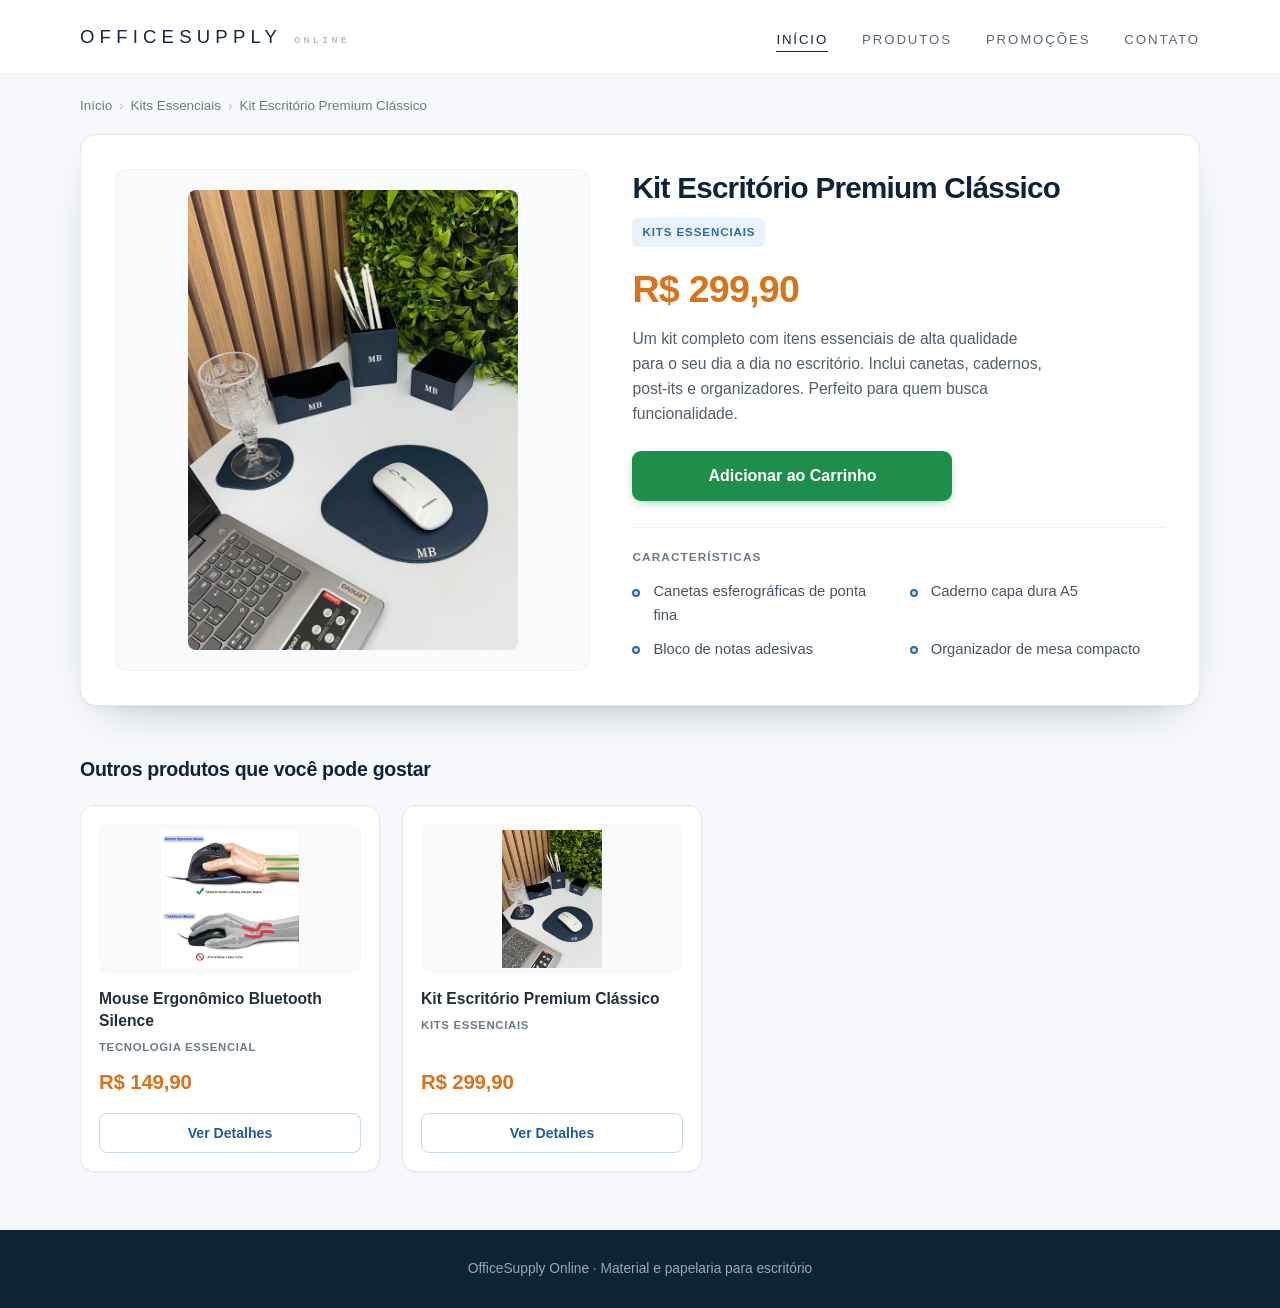
==== commit c5b4b405: "Cabecalho minimalista: tipografia fina, sem icones" ====
--- a/versao-controle/product-page-control.html
+++ b/versao-controle/product-page-control.html
@@ -7,18 +7,11 @@
     <link rel="stylesheet" href="style-control.css">
 </head>
 <body>
-    <div class="topbar">
-        <div class="container topbar-inner">
-            <span>Frete grátis acima de R$ 199 para todo o Brasil</span>
-            <span class="topbar-links"><a href="#">Central de ajuda</a><a href="#">Rastrear pedido</a></span>
-        </div>
-    </div>
-
     <header>
         <div class="container header-inner">
             <a class="logo" href="#">
-                <span class="logo-mark">OS</span>
-                <span class="logo-text">OfficeSupply<em>Online</em></span>
+                <span class="logo-text">OfficeSupply</span>
+                <span class="logo-sub">Online</span>
             </a>
             <nav>
                 <ul>
@@ -28,19 +21,6 @@
                     <li><a href="#">Contato</a></li>
                 </ul>
             </nav>
-            <div class="header-acoes">
-                <a class="icone" href="#" aria-label="Buscar">
-                    <svg width="19" height="19" viewBox="0 0 24 24" fill="none" stroke="currentColor"
-                         stroke-width="2" stroke-linecap="round"><circle cx="11" cy="11" r="7"/>
-                         <path d="M20 20l-4.2-4.2"/></svg>
-                </a>
-                <a class="icone carrinho" href="#" aria-label="Carrinho">
-                    <svg width="19" height="19" viewBox="0 0 24 24" fill="none" stroke="currentColor"
-                         stroke-width="2" stroke-linecap="round" stroke-linejoin="round">
-                         <path d="M6 6h15l-1.5 9h-12z"/><circle cx="9" cy="20" r="1.6"/>
-                         <circle cx="18" cy="20" r="1.6"/><path d="M6 6L5 3H2"/></svg>
-                </a>
-            </div>
         </div>
     </header>
 
--- a/versao-controle/style-control.css
+++ b/versao-controle/style-control.css
@@ -11,35 +11,29 @@
 a{color:inherit}
 .container{width:min(1120px,92%);margin:0 auto}
 
-/* Faixa superior */
-.topbar{background:var(--navy-esc);color:#a8bed6;font-size:.78rem}
-.topbar-inner{display:flex;justify-content:space-between;align-items:center;
-  flex-wrap:wrap;gap:8px;padding:8px 0;letter-spacing:.01em}
-.topbar-links{display:flex;gap:18px}
-.topbar-links a{text-decoration:none;transition:.15s}
-.topbar-links a:hover{color:#fff}
+/* Header */
+header{background:#fff;border-bottom:1px solid #e7ecf2}
+.header-inner{display:flex;align-items:center;justify-content:space-between;
+  gap:30px;flex-wrap:wrap;padding:26px 0 22px}
 
-/* Header */
-header{background:var(--navy);box-shadow:0 1px 0 rgba(255,255,255,.08) inset,
-  0 6px 22px -14px rgba(14,35,56,.7);position:relative;z-index:5}
-.header-inner{display:flex;align-items:center;gap:28px;flex-wrap:wrap;padding:15px 0}
-.logo{display:flex;align-items:center;gap:11px;text-decoration:none;margin-right:auto}
-.logo-mark{display:grid;place-items:center;width:38px;height:38px;border-radius:9px;
-  background:linear-gradient(145deg,#f0a24a,#d9731a);color:#fff;font-weight:800;
-  font-size:.92rem;letter-spacing:.02em;box-shadow:0 3px 10px -4px rgba(217,115,26,.9)}
-.logo-text{color:#fff;font-size:1.2rem;font-weight:800;letter-spacing:-.02em;line-height:1}
-.logo-text em{font-style:normal;font-weight:400;color:#9dc0e4;font-size:.78em;
-  margin-left:3px;letter-spacing:0}
-header nav ul{list-style:none;margin:0;padding:0;display:flex;gap:6px;flex-wrap:wrap}
-header nav a{color:#c3d7ea;text-decoration:none;font-size:.92rem;font-weight:600;
-  padding:9px 13px;border-radius:7px;display:block;transition:.16s}
-header nav a:hover{color:#fff;background:rgba(255,255,255,.09)}
-header nav a.ativo{color:#fff;background:rgba(255,255,255,.13)}
-.header-acoes{display:flex;gap:9px;align-items:center}
-.icone{display:grid;place-items:center;width:38px;height:38px;border-radius:9px;color:#c3d7ea;
-  text-decoration:none;border:1px solid rgba(255,255,255,.16);transition:.16s}
-.icone:hover{color:#fff;background:rgba(255,255,255,.12);border-color:rgba(255,255,255,.3)}
-.icone.carrinho{color:#fff;background:rgba(255,255,255,.08)}
+.logo{display:flex;align-items:baseline;gap:10px;text-decoration:none}
+.logo-text{font-family:-apple-system,BlinkMacSystemFont,"Segoe UI",Helvetica,Arial,sans-serif;
+  font-size:1.16rem;font-weight:200;letter-spacing:.28em;text-transform:uppercase;
+  color:#12293f;line-height:1;padding-right:2px}
+.logo-sub{font-family:ui-monospace,SFMono-Regular,Menlo,Consolas,monospace;
+  font-size:.62rem;font-weight:400;letter-spacing:.34em;text-transform:uppercase;
+  color:#9aa8b6;padding-bottom:1px}
+
+header nav ul{list-style:none;margin:0;padding:0;display:flex;gap:34px;flex-wrap:wrap}
+header nav a{position:relative;color:#5a6a79;text-decoration:none;font-size:.83rem;
+  font-weight:300;letter-spacing:.14em;text-transform:uppercase;padding:5px 0;
+  transition:color .2s}
+header nav a::after{content:"";position:absolute;left:0;bottom:0;width:0;height:1px;
+  background:#12293f;transition:width .22s ease}
+header nav a:hover{color:#12293f}
+header nav a:hover::after{width:100%}
+header nav a.ativo{color:#12293f;font-weight:400}
+header nav a.ativo::after{width:100%}
 
 /* Breadcrumb */
 .breadcrumb{font-size:.84rem;color:var(--cinza);padding:20px 0 0}
@@ -105,13 +99,11 @@
 
 /* Responsivo */
 @media (max-width:860px){
-  .topbar-links{display:none}
-  .header-inner{gap:14px;padding:12px 0}
-  .logo-mark{width:34px;height:34px;font-size:.85rem}
-  .logo-text{font-size:1.05rem}
-  header nav{order:3;width:100%}
-  header nav ul{gap:4px;flex-wrap:wrap}
-  header nav a{padding:7px 10px;font-size:.86rem}
+  .header-inner{gap:16px;padding:20px 0 16px}
+  .logo-text{font-size:.98rem;letter-spacing:.22em}
+  .logo-sub{font-size:.56rem;letter-spacing:.26em}
+  header nav ul{gap:22px}
+  header nav a{font-size:.74rem;letter-spacing:.1em}
   .product-detail{grid-template-columns:1fr;gap:26px;padding:20px}
   .product-image img{max-height:330px}
   .product-title{font-size:1.45rem}
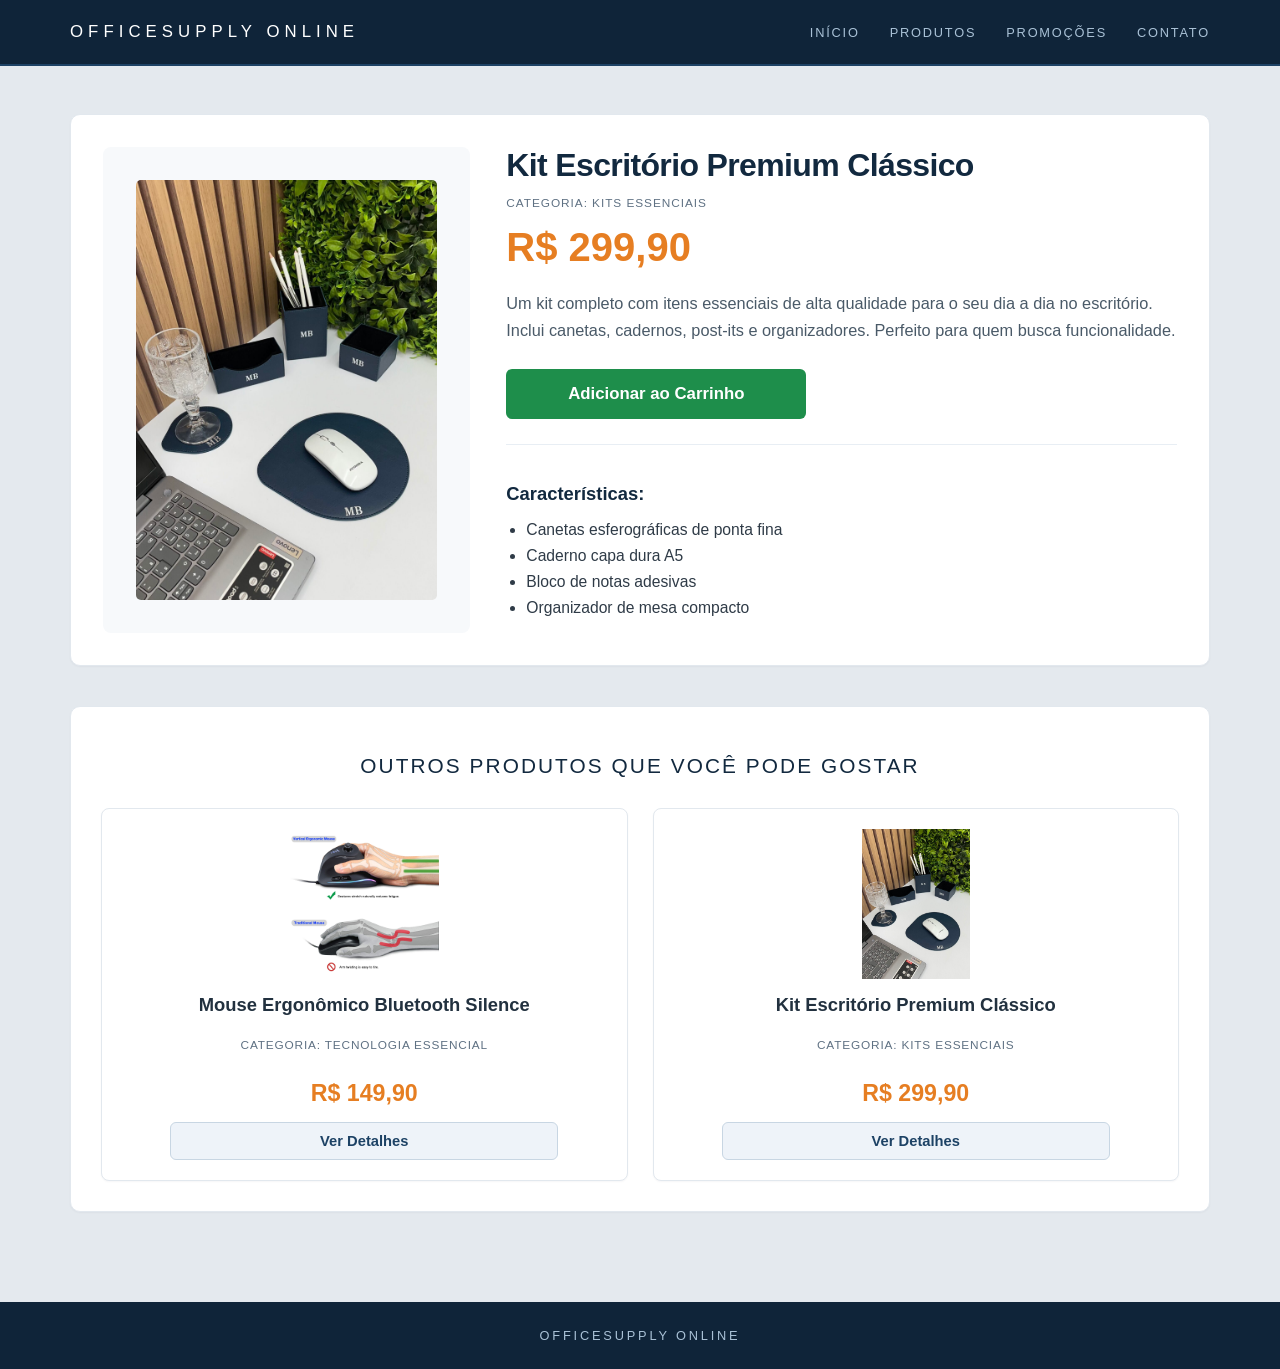
==== commit 7f535ebf: "Tema azul-marinho no cabecalho e rodape; remove arquivos auxiliares do repositorio" ====
--- a/versao-controle/product-page-control.html
+++ b/versao-controle/product-page-control.html
@@ -8,14 +8,11 @@
 </head>
 <body>
     <header>
-        <div class="container header-inner">
-            <a class="logo" href="#">
-                <span class="logo-text">OfficeSupply</span>
-                <span class="logo-sub">Online</span>
-            </a>
+        <div class="container">
+            <h1>OfficeSupply Online</h1>
             <nav>
                 <ul>
-                    <li><a class="ativo" href="#">Início</a></li>
+                    <li><a href="#">Início</a></li>
                     <li><a href="#">Produtos</a></li>
                     <li><a href="#">Promoções</a></li>
                     <li><a href="#">Contato</a></li>
@@ -24,29 +21,23 @@
         </div>
     </header>
 
-    <div class="container breadcrumb">
-        <a href="#">Início</a><em>›</em><a href="#">Kits Essenciais</a><em>›</em>Kit Escritório Premium Clássico
-    </div>
-
     <main class="container">
         <section class="product-detail">
             <div class="product-image">
-                <img src="img001.jpeg" alt="Kit Escritório Premium Clássico com canetas, caderno e organizador">
+                <img src="img001.jpeg" alt="Kit Escritório Premium">
             </div>
             <div class="product-info">
-                <h1 class="product-title">Kit Escritório Premium Clássico</h1>
-                <p class="product-category">Kits Essenciais</p>
-                    <div class="product-price">
-                        <span class="current-price">R$ 299,90</span>
-                    </div>
+                <h2 class="product-title">Kit Escritório Premium Clássico</h2>
+                <p class="product-category">Categoria: Kits Essenciais</p>
+                <div class="product-price">
+                    <span class="current-price">R$ 299,90</span>
+                </div>
                 <p class="product-description">
-                    Um kit completo com itens essenciais de alta qualidade para o seu dia a dia no
-                    escritório. Inclui canetas, cadernos, post-its e organizadores. Perfeito para quem
-                    busca funcionalidade.
+                    Um kit completo com itens essenciais de alta qualidade para o seu dia a dia no escritório. Inclui canetas, cadernos, post-its e organizadores. Perfeito para quem busca funcionalidade.
                 </p>
                 <button class="add-to-cart-btn">Adicionar ao Carrinho</button>
                 <div class="product-features">
-                    <h3>Características</h3>
+                    <h3>Características:</h3>
                     <ul>
                         <li>Canetas esferográficas de ponta fina</li>
                         <li>Caderno capa dura A5</li>
@@ -56,30 +47,29 @@
                 </div>
             </div>
         </section>
-
         <section class="featured-products">
-            <h2>Outros produtos que você pode gostar</h2>
+            <h2>Outros Produtos que Você Pode Gostar</h2>
             <div class="product-grid">
-                <article class="product-card">
-                    <img src="mouse.jpg" alt="Mouse Ergonômico Bluetooth Silence">
+                <div class="product-card">
+                    <img src="mouse.jpg" alt="Mouse Ergonômico Bluetooth">
                     <h3>Mouse Ergonômico Bluetooth Silence</h3>
-                    <p class="card-category">Tecnologia Essencial</p>
+                    <p class="card-category">Categoria: Tecnologia Essencial</p>
                     <p class="card-price">R$ 149,90</p>
-                    <button class="add-to-cart-btn-small">Ver Detalhes</button>
-                </article>
-                <article class="product-card">
+                                        <button class="add-to-cart-btn-small">Ver Detalhes</button>
+                </div>
+                <div class="product-card">
                     <img src="img001.jpeg" alt="Kit Escritório Premium Clássico">
                     <h3>Kit Escritório Premium Clássico</h3>
-                    <p class="card-category">Kits Essenciais</p>
+                    <p class="card-category">Categoria: Kits Essenciais</p>
                     <p class="card-price">R$ 299,90</p>
                     <button class="add-to-cart-btn-small">Ver Detalhes</button>
-                </article>
+                </div>
             </div>
         </section>
     </main>
 
     <footer>
-        <p>OfficeSupply Online &middot; Material e papelaria para escritório</p>
+        <p>OfficeSupply Online</p>
     </footer>
 </body>
 </html>
--- a/versao-controle/style-control.css
+++ b/versao-controle/style-control.css
@@ -1,114 +1,346 @@
-*,*::before,*::after{box-sizing:border-box}
-:root{
-  --navy:#16324f;--navy-esc:#0e2338;--azul:#1f5c9e;--laranja:#d9731a;
-  --texto:#2b3743;--cinza:#6b7a88;--borda:#e3e8ee;--fundo:#f6f8fb;
-}
-body{
-  margin:0;font-family:-apple-system,BlinkMacSystemFont,"Segoe UI",Roboto,Arial,sans-serif;
-  color:var(--texto);background:var(--fundo);line-height:1.6;-webkit-font-smoothing:antialiased;
-}
-img{max-width:100%;display:block}
-a{color:inherit}
-.container{width:min(1120px,92%);margin:0 auto}
-
-/* Header */
-header{background:#fff;border-bottom:1px solid #e7ecf2}
-.header-inner{display:flex;align-items:center;justify-content:space-between;
-  gap:30px;flex-wrap:wrap;padding:26px 0 22px}
-
-.logo{display:flex;align-items:baseline;gap:10px;text-decoration:none}
-.logo-text{font-family:-apple-system,BlinkMacSystemFont,"Segoe UI",Helvetica,Arial,sans-serif;
-  font-size:1.16rem;font-weight:200;letter-spacing:.28em;text-transform:uppercase;
-  color:#12293f;line-height:1;padding-right:2px}
-.logo-sub{font-family:ui-monospace,SFMono-Regular,Menlo,Consolas,monospace;
-  font-size:.62rem;font-weight:400;letter-spacing:.34em;text-transform:uppercase;
-  color:#9aa8b6;padding-bottom:1px}
-
-header nav ul{list-style:none;margin:0;padding:0;display:flex;gap:34px;flex-wrap:wrap}
-header nav a{position:relative;color:#5a6a79;text-decoration:none;font-size:.83rem;
-  font-weight:300;letter-spacing:.14em;text-transform:uppercase;padding:5px 0;
-  transition:color .2s}
-header nav a::after{content:"";position:absolute;left:0;bottom:0;width:0;height:1px;
-  background:#12293f;transition:width .22s ease}
-header nav a:hover{color:#12293f}
-header nav a:hover::after{width:100%}
-header nav a.ativo{color:#12293f;font-weight:400}
-header nav a.ativo::after{width:100%}
-
-/* Breadcrumb */
-.breadcrumb{font-size:.84rem;color:var(--cinza);padding:20px 0 0}
-.breadcrumb a{text-decoration:none;transition:.15s}
-.breadcrumb a:hover{color:var(--azul);text-decoration:underline}
-.breadcrumb em{font-style:normal;color:#b3bfca;margin:0 7px}
-
-/* Produto */
-.product-detail{display:grid;grid-template-columns:1fr 1.12fr;gap:42px;background:#fff;
-  border:1px solid var(--borda);border-radius:16px;padding:34px;margin:18px 0 0;
-  box-shadow:0 1px 2px rgba(16,32,48,.04),0 18px 44px -26px rgba(16,32,48,.4)}
-.product-image{background:#f8fafc;border:1px solid #eef2f7;border-radius:12px;padding:20px;
-  display:flex;align-items:center;justify-content:center}
-.product-image img{border-radius:8px;max-height:460px;width:auto;object-fit:contain}
-.product-info{min-width:0}
-.product-title{font-size:1.85rem;line-height:1.26;color:var(--navy-esc);margin:0 0 12px;
-  letter-spacing:-.025em;font-weight:800}
-.product-category{display:inline-block;font-size:.72rem;font-weight:800;text-transform:uppercase;
-  letter-spacing:.08em;color:#2c6ba8;background:#eaf2fb;border-radius:5px;
-  padding:5px 10px;margin:0 0 16px}
-.product-price{margin:6px 0 4px}
-.product-price .current-price{font-size:2.35rem;font-weight:800;color:var(--laranja);
-  line-height:1.1;display:inline-block;letter-spacing:-.02em}
-.product-description{font-size:.98rem;color:#4f5f6d;margin:16px 0 24px;max-width:48ch}
-.add-to-cart-btn{background:#1e8e4b;color:#fff;border:0;border-radius:9px;padding:16px 34px;
-  font-size:1rem;font-weight:700;font-family:inherit;cursor:pointer;width:100%;max-width:320px;
-  box-shadow:0 3px 12px -5px rgba(30,142,75,.85);transition:background .2s,transform .12s}
-.add-to-cart-btn:hover{background:#17743d}
-.add-to-cart-btn:active{transform:translateY(1px)}
-.product-features{margin-top:26px;border-top:1px solid #eef2f7;padding-top:20px}
-.product-features h3{font-size:.74rem;text-transform:uppercase;letter-spacing:.09em;
-  color:var(--cinza);margin:0 0 14px;font-weight:800}
-.product-features ul{list-style:none;margin:0;padding:0;display:grid;
-  grid-template-columns:1fr 1fr;gap:10px 22px}
-.product-features li{position:relative;padding-left:21px;font-size:.92rem;color:#455564}
-.product-features li::before{content:"";position:absolute;left:0;top:.55em;width:8px;height:8px;
-  border-radius:50%;background:#cfe3f8;border:2px solid #2c6ba8}
-
-/* Destaques */
-.featured-products{margin:48px 0 58px}
-.featured-products h2{font-size:1.22rem;color:var(--navy-esc);margin:0 0 20px;
-  letter-spacing:-.015em;font-weight:800}
-.product-grid{display:grid;grid-template-columns:repeat(auto-fill,minmax(240px,300px));gap:22px}
-.product-card{background:#fff;border:1px solid var(--borda);border-radius:14px;padding:18px;
-  display:flex;flex-direction:column;transition:.18s;box-shadow:0 1px 2px rgba(16,32,48,.04)}
-.product-card:hover{box-shadow:0 14px 30px -18px rgba(16,32,48,.5);
-  border-color:#cfdceb;transform:translateY(-3px)}
-.product-card img{height:150px;width:100%;object-fit:contain;margin-bottom:14px;
-  background:#f8fafc;border-radius:9px;padding:6px}
-.product-card h3{font-size:.98rem;margin:0 0 6px;color:#22313f;line-height:1.38;font-weight:700}
-.card-category{font-size:.71rem;text-transform:uppercase;letter-spacing:.06em;
-  color:var(--cinza);margin:0 0 10px;font-weight:700}
-.card-price{font-size:1.28rem;font-weight:800;color:var(--laranja);margin:auto 0 14px;
-  letter-spacing:-.01em}
-.add-to-cart-btn-small{background:#fff;color:var(--azul);border:1.5px solid #c6d9ee;
-  border-radius:8px;padding:11px 16px;font-size:.88rem;font-weight:700;font-family:inherit;
-  cursor:pointer;width:100%;transition:.18s}
-.add-to-cart-btn-small:hover{background:var(--azul);border-color:var(--azul);color:#fff}
-
-/* Footer */
-footer{background:var(--navy-esc);color:#93a9c0;text-align:center;padding:28px 0;font-size:.86rem}
-footer p{margin:0}
-
-/* Responsivo */
-@media (max-width:860px){
-  .header-inner{gap:16px;padding:20px 0 16px}
-  .logo-text{font-size:.98rem;letter-spacing:.22em}
-  .logo-sub{font-size:.56rem;letter-spacing:.26em}
-  header nav ul{gap:22px}
-  header nav a{font-size:.74rem;letter-spacing:.1em}
-  .product-detail{grid-template-columns:1fr;gap:26px;padding:20px}
-  .product-image img{max-height:330px}
-  .product-title{font-size:1.45rem}
-  .product-price .current-price{font-size:2rem}
-  .add-to-cart-btn{max-width:none}
-  .product-features ul{grid-template-columns:1fr}
-  .featured-products{margin-top:34px}
-}
+body {
+    font-family: Arial, Helvetica, sans-serif;
+    margin: 0;
+    padding: 0;
+    background-color: #e4e9ee;
+    color: #2f3b47;
+}
+
+.container {
+    width: 90%;
+    max-width: 1140px;
+    margin: 0 auto;
+    padding: 20px 0;
+}
+
+header {
+    background-color: #0f2439;
+    color: white;
+    padding: 22px 0;
+    border-bottom: 2px solid #1d4265;
+}
+
+header .container {
+    display: flex;
+    align-items: center;
+    justify-content: space-between;
+    flex-wrap: wrap;
+    gap: 18px;
+    padding: 0;
+}
+
+header h1 {
+    margin: 0;
+    padding: 0;
+    font-size: 1.05rem;
+    font-weight: 200;
+    letter-spacing: 0.3em;
+    text-transform: uppercase;
+}
+
+header nav {
+    margin-left: 20px;
+}
+
+header nav ul {
+    list-style: none;
+    margin: 0;
+    padding: 0;
+    display: flex;
+    gap: 30px;
+    flex-wrap: wrap;
+}
+
+header nav ul li {
+    display: inline;
+    margin: 0;
+}
+
+header nav ul li a {
+    color: #a9c1d6;
+    text-decoration: none;
+    font-weight: 300;
+    font-size: 0.8rem;
+    letter-spacing: 0.14em;
+    text-transform: uppercase;
+    transition: color 0.2s ease;
+}
+
+header nav ul li a:hover {
+    color: #ffffff;
+}
+
+.product-detail {
+    background-color: #ffffff;
+    padding: 32px;
+    margin-top: 28px;
+    border-radius: 10px;
+    border: 1px solid #e2e8ee;
+    box-shadow: 0 1px 2px rgba(15, 36, 57, 0.04);
+    display: flex;
+    flex-wrap: wrap;
+    gap: 36px;
+}
+
+.product-image {
+    flex: 1;
+    min-width: 300px;
+    text-align: center;
+    background-color: #f7f9fb;
+    border-radius: 8px;
+    padding: 16px;
+    display: flex;
+    align-items: center;
+    justify-content: center;
+}
+
+.product-image img {
+    max-width: 100%;
+    max-height: 420px;
+    height: auto;
+    border-radius: 5px;
+    object-fit: contain;
+}
+
+.product-info {
+    flex: 2;
+    min-width: 350px;
+}
+
+.product-title {
+    font-size: 2rem;
+    color: #12293f;
+    margin-top: 0;
+    margin-bottom: 10px;
+    letter-spacing: -0.02em;
+}
+
+.product-category {
+    font-size: 0.74rem;
+    color: #5f7183;
+    text-transform: uppercase;
+    letter-spacing: 0.08em;
+    margin-bottom: 15px;
+}
+
+.product-price .current-price {
+    font-size: 2.5rem;
+    color: #e67e22;
+    font-weight: bold;
+    display: block;
+    margin-bottom: 20px;
+}
+
+.product-description {
+    font-size: 1.02rem;
+    line-height: 1.65;
+    margin-bottom: 25px;
+    color: #4a5a68;
+}
+
+.add-to-cart-btn {
+    background-color: #1e8e4b;
+    color: white;
+    padding: 15px 30px;
+    border: none;
+    border-radius: 6px;
+    font-family: inherit;
+    font-size: 1.05rem;
+    font-weight: bold;
+    cursor: pointer;
+    transition: background-color 0.3s ease;
+    width: 100%;
+    max-width: 300px;
+    display: block;
+    margin-bottom: 25px;
+}
+
+.add-to-cart-btn:hover {
+    background-color: #17743d;
+}
+
+.product-features {
+    margin-top: 20px;
+    border-top: 1px solid #e8eef4;
+    padding-top: 20px;
+}
+
+.product-features h3 {
+    font-size: 1.15rem;
+    color: #12293f;
+    margin-bottom: 12px;
+}
+
+.product-features ul {
+    list-style-type: disc;
+    margin-left: 20px;
+    padding-left: 0;
+}
+
+.product-features ul li {
+    margin-bottom: 8px;
+    font-size: 0.98rem;
+}
+
+.featured-products {
+    margin-top: 40px;
+    margin-bottom: 40px;
+    padding: 30px;
+    background-color: #ffffff;
+    border-radius: 10px;
+    border: 1px solid #e2e8ee;
+    box-shadow: 0 1px 2px rgba(15, 36, 57, 0.04);
+    text-align: center;
+}
+
+.featured-products h2 {
+    font-size: 1.3rem;
+    font-weight: 300;
+    letter-spacing: 0.1em;
+    text-transform: uppercase;
+    color: #12293f;
+    margin-bottom: 30px;
+}
+
+.product-grid {
+    display: grid;
+    grid-template-columns: repeat(auto-fit, minmax(250px, 1fr));
+    gap: 25px;
+    justify-content: center;
+}
+
+.product-card {
+    background-color: #ffffff;
+    border: 1px solid #e2e8ee;
+    border-radius: 8px;
+    padding: 20px;
+    box-shadow: 0 1px 2px rgba(15, 36, 57, 0.04);
+    text-align: center;
+    display: flex;
+    flex-direction: column;
+    justify-content: space-between;
+    align-items: center;
+    transition: box-shadow 0.2s ease, border-color 0.2s ease;
+}
+
+.product-card:hover {
+    border-color: #c8d6e3;
+    box-shadow: 0 6px 18px rgba(15, 36, 57, 0.09);
+}
+
+.product-card img {
+    max-width: 100%;
+    height: 150px;
+    object-fit: contain;
+    margin-bottom: 15px;
+}
+
+.product-card h3 {
+    font-size: 1.15rem;
+    color: #22313f;
+    margin-top: 0;
+    margin-bottom: 10px;
+    flex-grow: 1;
+}
+
+.card-category {
+    font-size: 0.74rem;
+    color: #5f7183;
+    text-transform: uppercase;
+    letter-spacing: 0.07em;
+    margin-bottom: 5px;
+}
+
+.card-price {
+    font-size: 1.45rem;
+    color: #e67e22;
+    font-weight: bold;
+    margin-bottom: 15px;
+}
+
+.add-to-cart-btn-small {
+    background-color: #eef3f9;
+    color: #1d4265;
+    border: 1px solid #c8d6e3;
+    padding: 10px 20px;
+    border-radius: 6px;
+    font-family: inherit;
+    font-size: 0.92rem;
+    font-weight: bold;
+    cursor: pointer;
+    transition: background-color 0.3s ease, color 0.3s ease;
+    width: 80%;
+}
+
+.add-to-cart-btn-small:hover {
+    background-color: #1d4265;
+    color: #ffffff;
+}
+
+footer {
+    background-color: #0f2439;
+    color: #a9c1d6;
+    text-align: center;
+    padding: 26px 0;
+    margin-top: 30px;
+}
+
+footer p {
+    margin: 0;
+    font-size: 0.8rem;
+    font-weight: 300;
+    letter-spacing: 0.22em;
+    text-transform: uppercase;
+}
+
+@media (max-width: 768px) {
+    header .container {
+        justify-content: center;
+        text-align: center;
+    }
+
+    header h1 {
+        font-size: 0.95rem;
+        letter-spacing: 0.24em;
+    }
+
+    header nav {
+        margin-left: 0;
+    }
+
+    header nav ul {
+        gap: 18px;
+        justify-content: center;
+    }
+
+    header nav ul li a {
+        font-size: 0.72rem;
+        letter-spacing: 0.1em;
+    }
+
+    .product-detail {
+        flex-direction: column;
+        padding: 20px;
+        gap: 22px;
+    }
+
+    .product-info {
+        min-width: unset;
+    }
+
+    .product-title {
+        font-size: 1.5rem;
+    }
+
+    .product-price .current-price {
+        font-size: 2rem;
+    }
+
+    .add-to-cart-btn {
+        max-width: none;
+    }
+
+    .product-grid {
+        grid-template-columns: 1fr;
+    }
+}
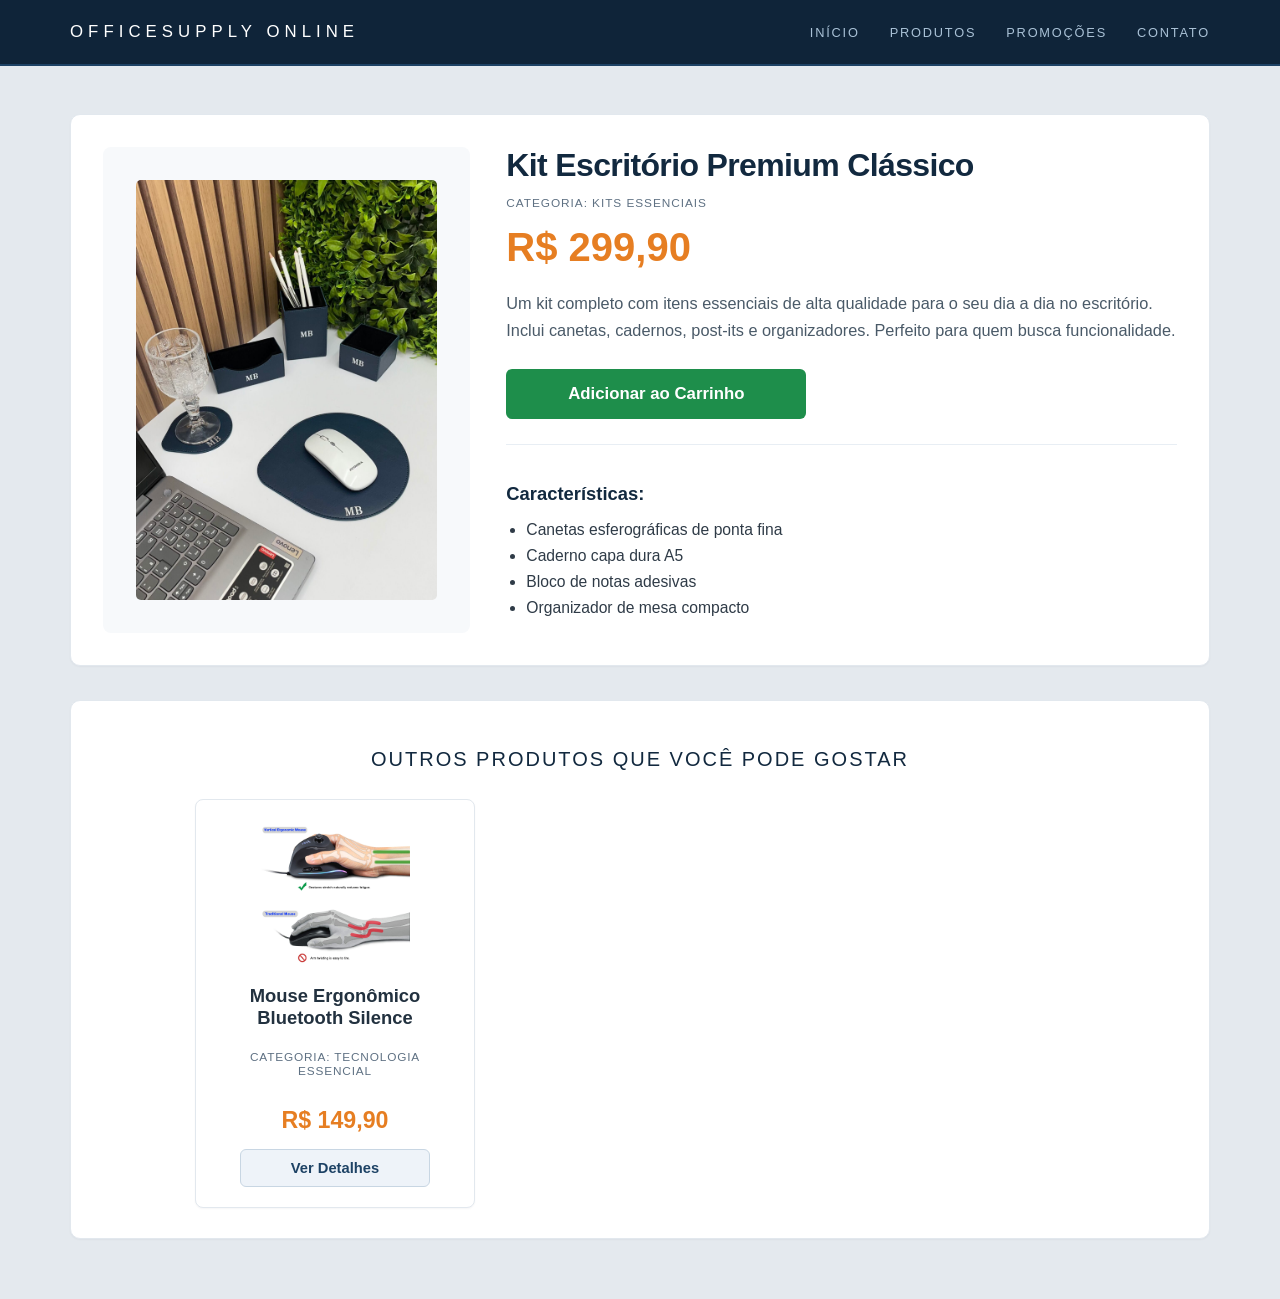
==== commit 46183241: "Versao A passa a ser o HTML original do anexo, sem alteracao; tema apenas no CSS" ====
--- a/versao-controle/product-page-control.html
+++ b/versao-controle/product-page-control.html
@@ -1,75 +1,62 @@
-<!DOCTYPE html>
-<html lang="pt-br">
-<head>
-    <meta charset="UTF-8">
-    <meta name="viewport" content="width=device-width, initial-scale=1.0">
-    <title>OfficeSupply Online - Kit Escritório Premium (Controle)</title>
-    <link rel="stylesheet" href="style-control.css">
-</head>
-<body>
-    <header>
-        <div class="container">
-            <h1>OfficeSupply Online</h1>
-            <nav>
-                <ul>
-                    <li><a href="#">Início</a></li>
-                    <li><a href="#">Produtos</a></li>
-                    <li><a href="#">Promoções</a></li>
-                    <li><a href="#">Contato</a></li>
-                </ul>
-            </nav>
-        </div>
-    </header>
-
-    <main class="container">
-        <section class="product-detail">
-            <div class="product-image">
-                <img src="img001.jpeg" alt="Kit Escritório Premium">
-            </div>
-            <div class="product-info">
-                <h2 class="product-title">Kit Escritório Premium Clássico</h2>
-                <p class="product-category">Categoria: Kits Essenciais</p>
-                <div class="product-price">
-                    <span class="current-price">R$ 299,90</span>
-                </div>
-                <p class="product-description">
-                    Um kit completo com itens essenciais de alta qualidade para o seu dia a dia no escritório. Inclui canetas, cadernos, post-its e organizadores. Perfeito para quem busca funcionalidade.
-                </p>
-                <button class="add-to-cart-btn">Adicionar ao Carrinho</button>
-                <div class="product-features">
-                    <h3>Características:</h3>
-                    <ul>
-                        <li>Canetas esferográficas de ponta fina</li>
-                        <li>Caderno capa dura A5</li>
-                        <li>Bloco de notas adesivas</li>
-                        <li>Organizador de mesa compacto</li>
-                    </ul>
-                </div>
-            </div>
-        </section>
-        <section class="featured-products">
-            <h2>Outros Produtos que Você Pode Gostar</h2>
-            <div class="product-grid">
-                <div class="product-card">
-                    <img src="mouse.jpg" alt="Mouse Ergonômico Bluetooth">
-                    <h3>Mouse Ergonômico Bluetooth Silence</h3>
-                    <p class="card-category">Categoria: Tecnologia Essencial</p>
-                    <p class="card-price">R$ 149,90</p>
-                                        <button class="add-to-cart-btn-small">Ver Detalhes</button>
-                </div>
-                <div class="product-card">
-                    <img src="img001.jpeg" alt="Kit Escritório Premium Clássico">
-                    <h3>Kit Escritório Premium Clássico</h3>
-                    <p class="card-category">Categoria: Kits Essenciais</p>
-                    <p class="card-price">R$ 299,90</p>
-                    <button class="add-to-cart-btn-small">Ver Detalhes</button>
-                </div>
-            </div>
-        </section>
-    </main>
-
-    <footer>
-        <p>OfficeSupply Online</p>
-    </footer>
-</body>
-</html>
+<!DOCTYPE html>
+<html lang="pt-br">
+<head>
+    <meta charset="UTF-8">
+    <meta name="viewport" content="width=device-width, initial-scale=1.0">
+    <title>OfficeSupply Online - Kit Escritório Premium (Controle)</title>
+    <link rel="stylesheet" href="style-control.css">
+</head>
+<body>
+    <header>
+        <div class="container">
+            <h1>OfficeSupply Online</h1>
+            <nav>
+                <ul>
+                    <li><a href="#">Início</a></li>
+                    <li><a href="#">Produtos</a></li>
+                    <li><a href="#">Promoções</a></li>
+                    <li><a href="#">Contato</a></li>
+                </ul>
+            </nav>
+        </div>
+    </header>
+
+    <main class="container">
+        <section class="product-detail">
+            <div class="product-image">
+                <img src="img001.jpeg" alt="Kit Escritório Premium">
+            </div>
+            <div class="product-info">
+                <h2 class="product-title">Kit Escritório Premium Clássico</h2>
+                <p class="product-category">Categoria: Kits Essenciais</p>
+                <div class="product-price">
+                    <span class="current-price">R$ 299,90</span>
+                </div>
+                <p class="product-description">
+                    Um kit completo com itens essenciais de alta qualidade para o seu dia a dia no escritório. Inclui canetas, cadernos, post-its e organizadores. Perfeito para quem busca funcionalidade.
+                </p>
+                <button class="add-to-cart-btn">Adicionar ao Carrinho</button>
+                <div class="product-features">
+                    <h3>Características:</h3>
+                    <ul>
+                        <li>Canetas esferográficas de ponta fina</li>
+                        <li>Caderno capa dura A5</li>
+                        <li>Bloco de notas adesivas</li>
+                        <li>Organizador de mesa compacto</li>
+                    </ul>
+                </div>
+            </div>
+        </section>
+
+        ---
+
+        <section class="featured-products">
+            <h2>Outros Produtos que Você Pode Gostar</h2>
+            <div class="product-grid">
+                <div class="product-card">
+                    <img src="mouse.jpg" alt="Mouse Ergonômico Bluetooth">
+                    <h3>Mouse Ergonômico Bluetooth Silence</h3>
+                    <p class="card-category">Categoria: Tecnologia Essencial</p>
+                    <p class="card-price">R$ 149,90</p>
+                    <button class="add-to-cart-btn-small">Ver Detalhes</button>
+                </div>
--- a/versao-controle/style-control.css
+++ b/versao-controle/style-control.css
@@ -13,6 +13,14 @@
     padding: 20px 0;
 }
 
+main {
+    font-size: 0;
+}
+
+main > section {
+    font-size: 1rem;
+}
+
 header {
     background-color: #0f2439;
     color: white;
@@ -25,7 +33,7 @@
     align-items: center;
     justify-content: space-between;
     flex-wrap: wrap;
-    gap: 18px;
+    gap: 16px;
     padding: 0;
 }
 
@@ -183,7 +191,7 @@
 }
 
 .featured-products {
-    margin-top: 40px;
+    margin-top: 34px;
     margin-bottom: 40px;
     padding: 30px;
     background-color: #ffffff;
@@ -194,17 +202,17 @@
 }
 
 .featured-products h2 {
-    font-size: 1.3rem;
+    font-size: 1.25rem;
     font-weight: 300;
     letter-spacing: 0.1em;
     text-transform: uppercase;
     color: #12293f;
-    margin-bottom: 30px;
+    margin-bottom: 28px;
 }
 
 .product-grid {
     display: grid;
-    grid-template-columns: repeat(auto-fit, minmax(250px, 1fr));
+    grid-template-columns: repeat(auto-fill, minmax(240px, 280px));
     gap: 25px;
     justify-content: center;
 }
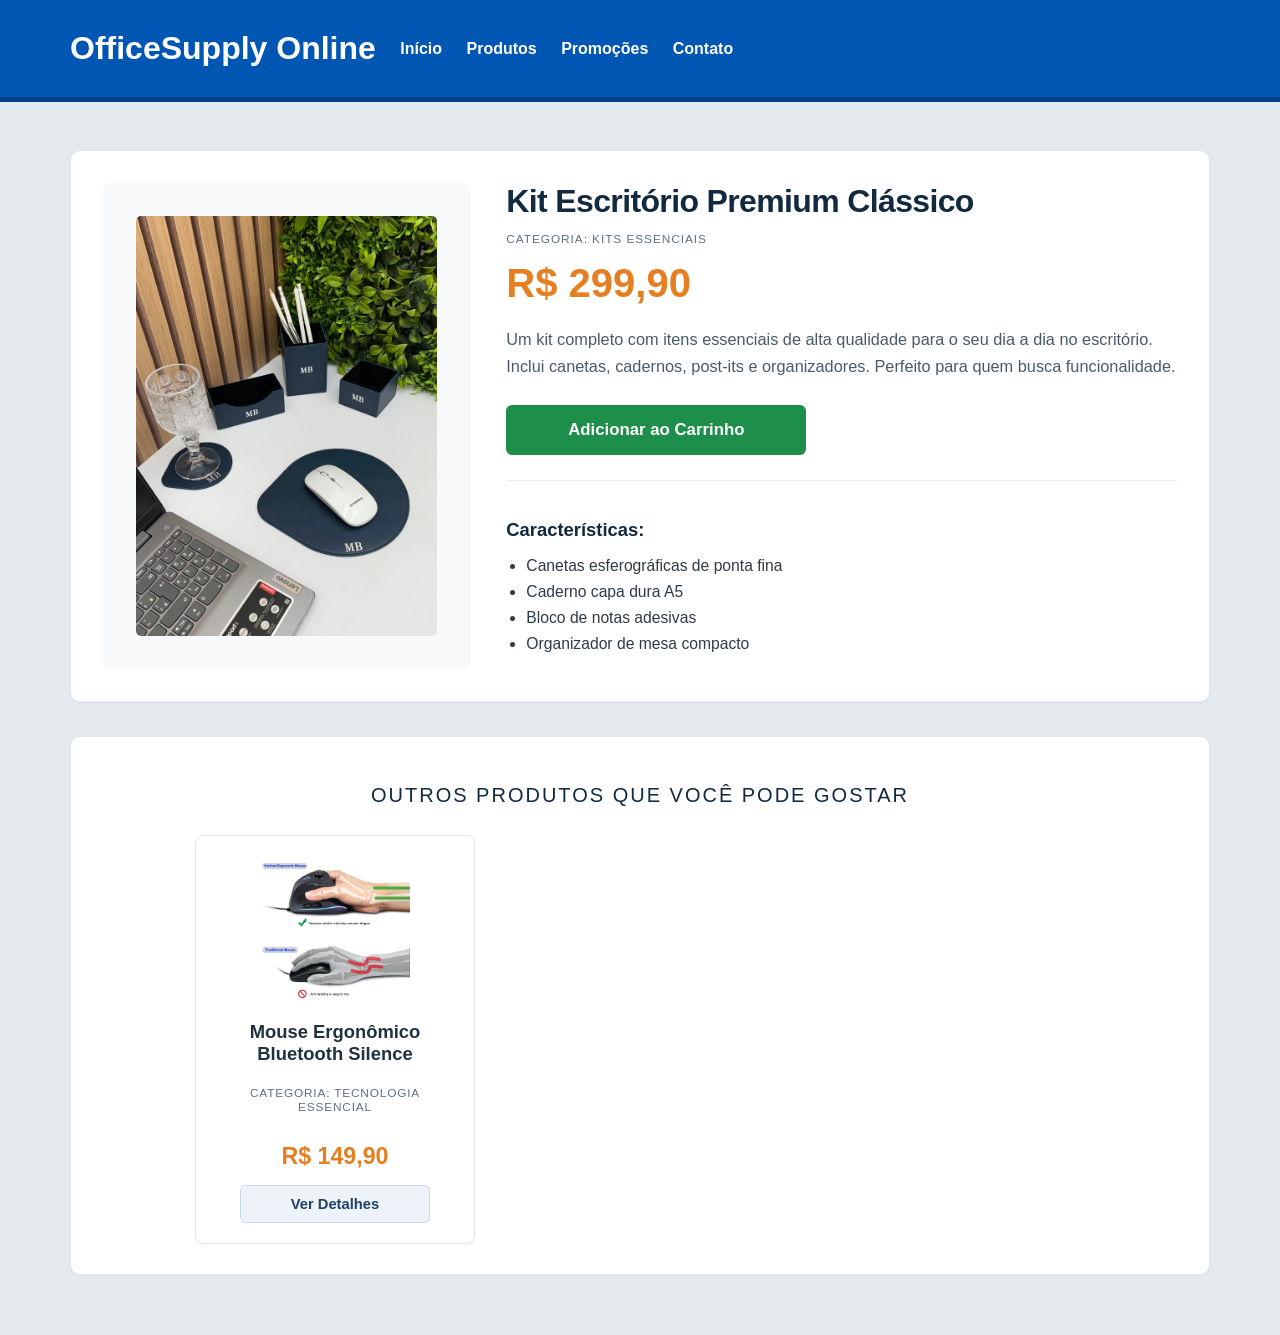
==== commit a9508cdf: "Cabecalho volta ao original; rodape e detalhes seguem em azul-marinho" ====
--- a/versao-controle/style-control.css
+++ b/versao-controle/style-control.css
@@ -22,31 +22,22 @@
 }
 
 header {
-    background-color: #0f2439;
+    background-color: #0056b3;
     color: white;
-    padding: 22px 0;
-    border-bottom: 2px solid #1d4265;
-}
-
-header .container {
-    display: flex;
-    align-items: center;
-    justify-content: space-between;
-    flex-wrap: wrap;
-    gap: 16px;
-    padding: 0;
+    padding: 10px 0;
+    border-bottom: 5px solid #004085;
 }
 
 header h1 {
     margin: 0;
     padding: 0;
-    font-size: 1.05rem;
-    font-weight: 200;
-    letter-spacing: 0.3em;
-    text-transform: uppercase;
+    display: inline-block;
+    vertical-align: middle;
 }
 
 header nav {
+    display: inline-block;
+    vertical-align: middle;
     margin-left: 20px;
 }
 
@@ -54,28 +45,17 @@
     list-style: none;
     margin: 0;
     padding: 0;
-    display: flex;
-    gap: 30px;
-    flex-wrap: wrap;
 }
 
 header nav ul li {
     display: inline;
-    margin: 0;
+    margin-right: 20px;
 }
 
 header nav ul li a {
-    color: #a9c1d6;
+    color: white;
     text-decoration: none;
-    font-weight: 300;
-    font-size: 0.8rem;
-    letter-spacing: 0.14em;
-    text-transform: uppercase;
-    transition: color 0.2s ease;
-}
-
-header nav ul li a:hover {
-    color: #ffffff;
+    font-weight: bold;
 }
 
 .product-detail {
@@ -302,30 +282,6 @@
 }
 
 @media (max-width: 768px) {
-    header .container {
-        justify-content: center;
-        text-align: center;
-    }
-
-    header h1 {
-        font-size: 0.95rem;
-        letter-spacing: 0.24em;
-    }
-
-    header nav {
-        margin-left: 0;
-    }
-
-    header nav ul {
-        gap: 18px;
-        justify-content: center;
-    }
-
-    header nav ul li a {
-        font-size: 0.72rem;
-        letter-spacing: 0.1em;
-    }
-
     .product-detail {
         flex-direction: column;
         padding: 20px;
